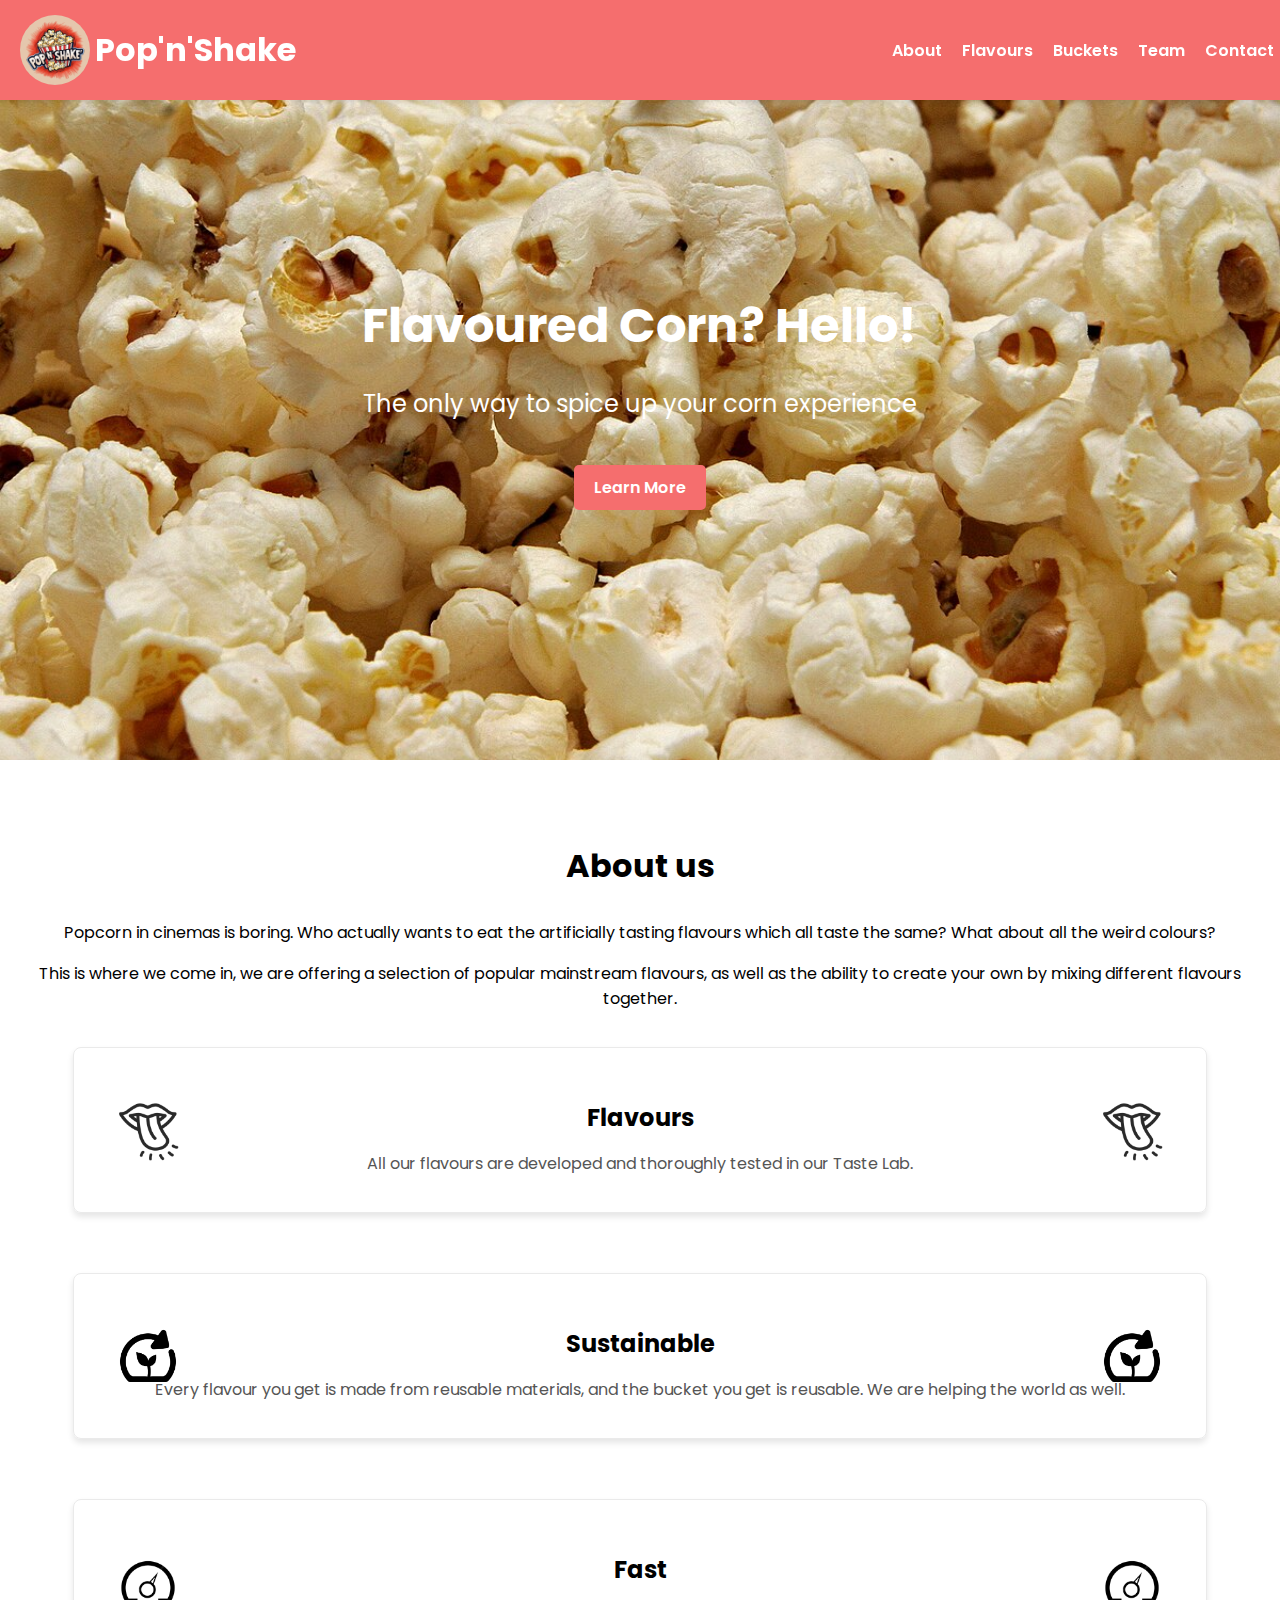
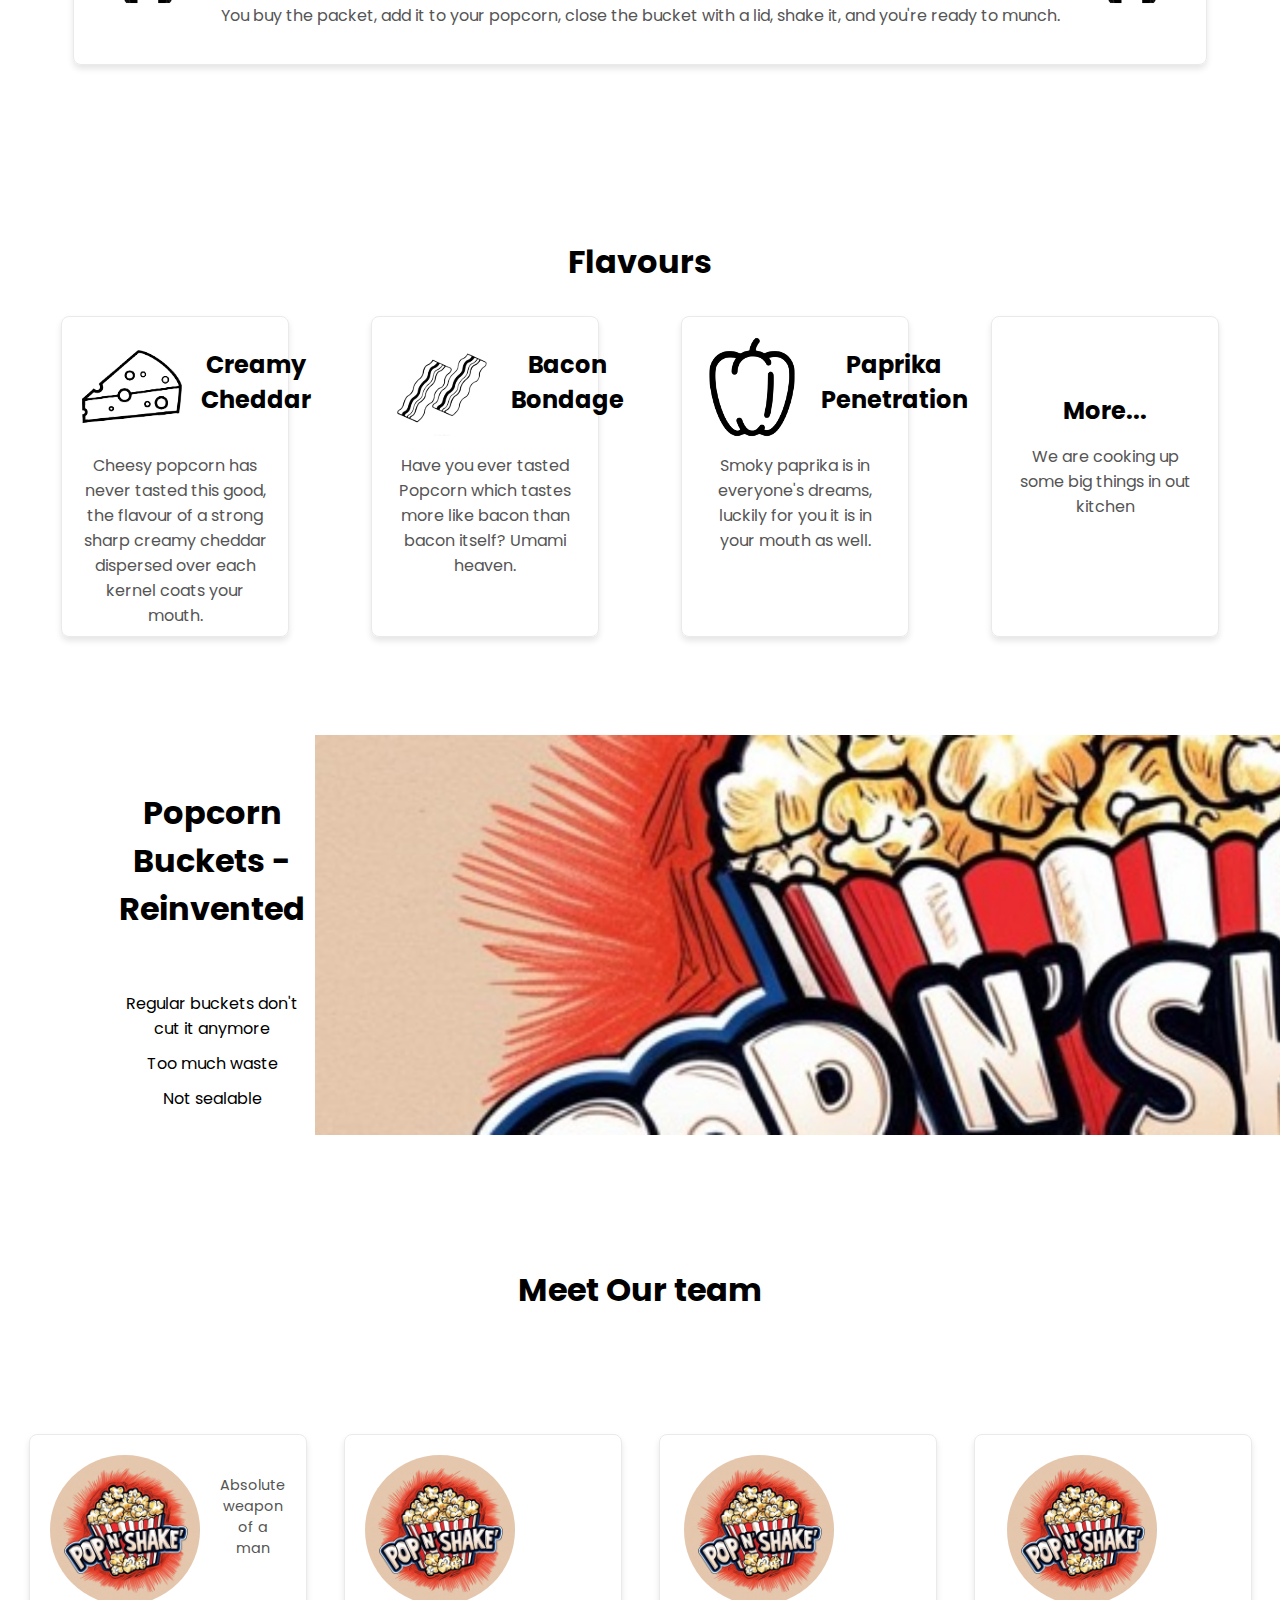
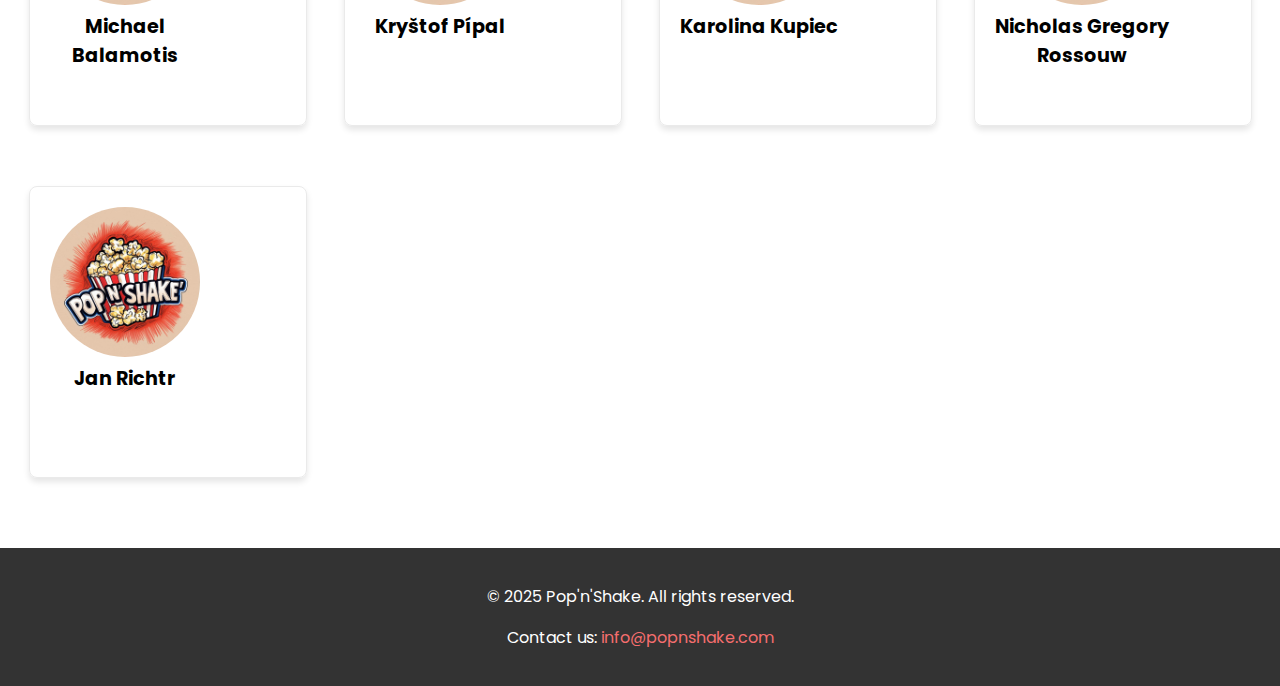
==== index.html @ 07ae3b68 "Rename website.html to index.html" ====
<!DOCTYPE html>
<html lang="en">
<head>
    <meta charset="UTF-8">
    <meta name="viewport" content="width=device-width, initial-scale=1.0">
    <title>Pop'n'Shake</title>
    <link href="https://fonts.googleapis.com/css2?family=Poppins:wght@300;400;600&display=swap" rel="stylesheet">
    <link rel="stylesheet" href="website.css">
</head>
<body>
    <header>
        <div class="logo-container">
            <img src="logo.jpeg" alt="Logo" class="logo-image">
            <h1>Pop'n'Shake</h1>
        </div>
        <nav>
            <a href="#about">About</a>
            <a href="#flavours">Flavours</a>
            <a href="#buckets">Buckets</a>
            <a href="#team">Team</a>
            <a href="#contact">Contact</a>
        </nav>
    </header>

    <section class="hero">
        <div>
            <h2>Flavoured Corn? Hello!</h2>
            <p>The only way to spice up your corn experience</p>
            <a href="#about" class="button">Learn More</a>
        </div>
    </section>

    <section class="features" id="about">
        <h3>About us</h3>
        <p>Popcorn in cinemas is boring. Who actually wants to eat the artificially tasting flavours which all taste the same? What about all the weird colours?</p>
        <p>This is where we come in, we are offering a selection of popular mainstream flavours, as well as the ability to create your own by mixing different flavours together.</p>
        <div class="grid">
            <div class="card card-flavours">
                <img src="taste.png" alt="Taste" class="card-image left">
                <h4>Flavours</h4>
                <p>All our flavours are developed and thoroughly tested in our Taste Lab.</p>
                <img src="taste.png" alt="Taste" class="card-image right">
              </div>
              <div class="card sustainable-card">
                <img src="sustainable.png" alt="Sustainable Image" class="card-image left">
                <h4>Sustainable</h4>
                <p>Every flavour you get is made from reusable materials, and the bucket you get is reusable. We are helping the world as well.</p>
                <img src="sustainable.png" alt="Sustainable Image" class="card-image right">
              </div>
              <div class="card card-fast">
                <img src="speed.png" alt="Speed" class="card-image left">
                <h4>Fast</h4>
                <p>You buy the packet, add it to your popcorn, close the bucket with a lid, shake it, and you're ready to munch.</p>
                <img src="speed.png" alt="Speed" class="card-image right">
              </div>
        </div>
    </section>

    <section class="features2" id="flavours">
        <h5>Flavours</h5>
        <div class="grid">
            <div class="card">
                <div class="cheese-container">
                    <img src="cheese.png" alt="Outlined Image" class="cheese-outline">
                    <h6>Creamy Cheddar</h6>
                </div>
                <p>Cheesy popcorn has never tasted this good, the flavour of a strong sharp creamy cheddar dispersed over each kernel coats your mouth.</p>
            </div>
            <div class="card">
                <div class="bacon-container">
                    <img src="bacon.png" alt="Outlined Image" class="bacon-outline">
                    <h6>Bacon Bondage</h6>
                </div>
                <p>Have you ever tasted Popcorn which tastes more like bacon than bacon itself? Umami heaven.</p>
            </div>
            <div class="card">
                <div class="paprika-container">
                    <img src="paprika.png" alt="Outlined Image" class="paprika-outline">
                    <h6>Paprika Penetration</h6>
                </div>
                <p>Smoky paprika is in everyone's dreams, luckily for you it is in your mouth as well.</p>
            </div>
            <div class="card">
                <h6>More...</h6>
                <p>We are cooking up some big things in out kitchen</p>
            </div>
        </div>
    </section>

    <section class="bucket" id="buckets">
        <div class="bucket-content">
            <h5>Popcorn Buckets - Reinvented</h5>
            <p>Regular buckets don't cut it anymore</p>
            <p>Too much waste</p>
            <p>Not sealable</p>
        </div>
        <div class="bucket-container">
            <img src="logo.jpeg" alt="Logo" class="bucket-image">
        </div>
    </section>

    <section class="squad" id="team">
    <h5>Meet Our team</h5>
    <div class="grid">
        <div class="card">
            <div class="michal-container">
                <img src="logo.jpeg" alt="Logo" class="person-image">
                <h6>Michael Balamotis</h6>
            </div>
            <p>Absolute weapon of a man</p>
        </div>
        <div class="card">
            <div class="krystof-container">
                <img src="logo.jpeg" alt="Logo" class="person-image">
                <h6>Kryštof Pípal</h6>
            </div>
            <p></p>
        </div>
        <div class="card">
            <div class="karo-container">
                <img src="logo.jpeg" alt="Logo" class="person-image">
                <h6>Karolina Kupiec</h6>
            </div>
            <p></p>
        </div>
        <div class="card">
            <div class="nick-container">
                <img src="logo.jpeg" alt="Logo" class="person-image">
                <h6>Nicholas Gregory</h6>
                <h6>Rossouw</h6>
            </div>
            <p></p>
        </div>
        <div class="card">
            <div class="jan-container">
                <img src="logo.jpeg" alt="Logo" class="person-image">
                <h6>Jan Richtr</h6>
            </div>
            <p></p>
        </div>
    </div>
    </section>

    <footer id="contact">
        <p>&copy; 2025 Pop'n'Shake. All rights reserved.</p>
        <p>Contact us: <a href="mailto:info@popnshake.com" style="color: #f56e6e; text-decoration: none;">info@popnshake.com</a></p>
    </footer>
</body>
</html>
---- website.css ----
body {
    font-family: 'Poppins', sans-serif;
    margin: 0;
    padding: 0;
    box-sizing: border-box;
}

.logo-container {
  display: flex;
  align-items: center;
  gap: 5px; /* Space between the image and text */
}

.logo-image {
  width: 70px; /* Adjust size */
  height: 70px;
  object-fit: cover;
  border-radius: 50%; /* Makes the image circular, optional */
}

header {
    background-color: #f56e6e;
    color: #fff;
    padding: 15px 20px;
    display: flex;
    justify-content: space-between;
    align-items: center;
    position: fixed;
    top: 0;
    width: 100%;
    z-index: 1000; /* Ensures it stays above other content */
    box-shadow: 0 2px 5px rgba(0, 0, 0, 0.1);
}

header h1 {
    margin: 0;
}

nav {
  display: flex;
  gap: 20px; /* Space between the navigation links */
  flex-wrap: nowrap; /* Prevent links from wrapping */
  margin-right: 2%;
}

nav a {
  color: #fff;
  text-decoration: none;
  font-weight: 600;
  font-size: 1rem; /* Adjust the font size */
  white-space: nowrap; /* Prevent wrapping for longer text */
  transition: color 0.3s;
}

nav a:hover {
    color: #000000;
}

.hero {
    background: url('popcorn.jpeg') no-repeat center center/cover;
    height: 80vh;
    display: flex;
    justify-content: center;
    align-items: center;
    color: #fff;
    text-align: center;
    padding: 20px;
}

.hero h2 {
    font-size: 3rem;
    margin-bottom: 10px;
}

.hero p {
    font-size: 1.5rem;
}

.button {
    display: inline-block;
    margin-top: 20px;
    padding: 10px 20px;
    background-color: #f56e6e;
    color: #fff;
    text-decoration: none;
    border-radius: 5px;
    font-weight: 600;
    transition: background-color 0.3s;
}

.button:hover {
    background-color: #e65b50;
}

.features {
    padding: 50px 20px;
    text-align: center;
}

.features h3 {
    font-size: 2rem;
    margin-bottom: 30px;
}

.features .grid {
    display: grid;
    flex-direction: column;
    gap: 20px;
}

.card {
  position: relative; /* Ensures proper positioning of child elements */
  padding: 20px 70px; /* Leave space for images */
  border: 1px solid #eaeaea;
  border-radius: 8px;
  box-shadow: 0 4px 6px rgba(0, 0, 0, 0.1);
  text-align: center;
  margin: 20px auto;
  max-width: 80%; /* Increase the maximum width of the card */
  width: 90%
}

/* Styling for the images inside the card */
.card-image {
  position: absolute;
  top: 50%;
  width: 80px; /* Adjust width as needed */
  height: 80px; /* Adjust height as needed */
  transform: translateY(-50%); /* Center vertically */
}

/* Left image */
.card-image.left {
  left: 3%; /* Adjust padding from the left */
}

/* Right image */
.card-image.right {
  right: 3%; /* Adjust padding from the right */
}

.sustainable-card .card-image {
  width: 80px; /* Unique width for Sustainable card */
  height: 60px; /* Unique height for Sustainable card */
}

.card .card-content {
  padding: 10px; /* Additional spacing between text and images */
}

.features .card h4 {
    font-size: 1.5rem;
    margin-bottom: 10px;
}

.features .card p {
    font-size: 1rem;
    color: #555;
}

.features2 {
  padding: 50px 20px;
  text-align: center;
}

.features2 .grid {
  display: grid;
  grid-template-columns: repeat(auto-fit, minmax(300px, 1fr));
  column-gap: -70%; /* Horizontal space */
}

.features2 h5 {
  font-size: 2rem;
  margin-bottom: 30px;
}

.features2 .card {
  padding: 20px;
  max-width: 60%;
  max-height: 80%;
  width: 100%; /* Ensure cards don't exceed the container's width */
  border: 1px solid #eaeaea;
  border-radius: 8px;
  box-shadow: 0 4px 6px rgba(0, 0, 0, 0.1);
  text-align: center;
  margin: 0 auto;
}

.features2 .card h6 {
  font-size: 1.5rem;
  margin-bottom: 10px;
}

.features2 .card p {
  font-size: 1rem;
  color: #555;
}

.cheese-outline {
  width: 100px;
  height: 100px;
  background: url('cheese.png') no-repeat center center;
  background-size: contain;
  -webkit-mask: url('cheese.png') center center no-repeat;
  -webkit-mask-size: contain;
  mask: url('cheese.png') center center no-repeat;
  mask-size: contain;
  background-color: white; /* Outline color */
}

.cheese-container{
  display: flex; /* Aligns items in a row */
  align-items: center; /* Vertically centers the title with the image */
  gap: 10%; /* Adds some space between the image and the title */
}

.cheese-container h6 {
  margin: 0; /* Remove any default margins */
  position: relative; /* Allows adjustment */
  top: -0.5%; /* Moves the title upward */
  text-align: center; /* Aligns the text properly */
}

.bacon-outline {
  width: 100px;
  height: 100px;
  background: url('bacon.png') no-repeat center center;
  background-size: contain;
  -webkit-mask: url('bacon.png') center center no-repeat;
  -webkit-mask-size: contain;
  mask: url('bacon.png') center center no-repeat;
  mask-size: contain;
  background-color: white; /* Outline color */
}

.bacon-container{
  display: flex; /* Aligns items in a row */
  align-items: center; /* Vertically centers the title with the image */
  gap: 10%; /* Adds some space between the image and the title */
}

.bacon-container h6 {
  margin: 0; /* Remove any default margins */
  position: relative; /* Allows adjustment */
  top: -0.5%; /* Moves the title upward */
  text-align: center; /* Aligns the text properly */
}

.paprika-outline {
  width: 100px;
  height: 100px;
  background: url('paprika.png') no-repeat center center;
  background-size: contain;
  -webkit-mask: url('paprika.png') center center no-repeat;
  -webkit-mask-size: contain;
  mask: url('paprika.png') center center no-repeat;
  mask-size: contain;
  background-color: white; /* Outline color */
}

.paprika-container{
  display: flex; /* Aligns items in a row */
  align-items: center; /* Vertically centers the title with the image */
  gap: 10%; /* Adds some space between the image and the title */
}

.paprika-container h6 {
  margin: 0; /* Remove any default margins */
  position: relative; /* Allows adjustment */
  top: 10%; /* Moves the title upward */
  text-align: center; /* Aligns the text properly */
}

.bucket {
  display: flex; /* Horizontal layout for text and image */
  align-items: flex-start; /* Align content vertically */
  justify-content: space-between; /* Ensure proper spacing */
  gap: 10px; /* Space between text and image */
  padding: 20px;
}

.bucket-content {
  display: flex; /* Use flexbox for the content */
  flex-direction: column; /* Stack the title and text vertically */
  max-width: 50%; /* Ensure text content doesn't stretch too wide */
  margin-left: 8%;
  width: 100%;
}

.bucket-container {
  flex-shrink: 0; /* Prevent the image from shrinking */
}

.bucket-image {
  width: 1600px; /* Large size for the image */
  height: 400px;
  object-fit: cover; /* Ensure the image fills its area properly */
}

.bucket h5 {
  font-size: 2rem;
  margin: 0 0 10; /* Add space below the title */
  text-align: center;
}

.bucket p {
  font-size: 1rem;
  margin: 5px 0; /* Add spacing between paragraphs */
  text-align: center;
}

.squad {
  padding: 50px 20px;
  text-align: center;
}

.squad .grid {
  display: grid;
  grid-template-columns: repeat(auto-fit, minmax(250px, 1fr));
  gap: 20px;
}

.squad h5 {
  font-size: 2rem;
  margin-bottom: 100px;
}

.squad .card {
  width: 420px; /* Fixed card width */
  height: 250px; /* Fixed card height */
  padding: 20px;
  border: 1px solid #eaeaea;
  border-radius: 8px;
  box-shadow: 0 4px 6px rgba(0, 0, 0, 0.1);
  text-align: center;
  display: flex;
}

.squad .card h6 {
  font-size: 1.2rem;
  margin: 0;
  flex: 1; /* Allow name text to take available space */
  text-align: center; /* Align name to the left */
}

.squad .card p {
  font-size: 0.9rem;
  color: #555;
  margin: 20px 0 0 20px
}

.person-image {
  width: 150px; /* Adjust size */
  height: 150px;
  object-fit: cover;
  border-radius: 50%; /* Makes the image circular, optional */
}

footer {
  background-color: #333;
  color: #fff;
  padding: 20px;
  text-align: center;
}
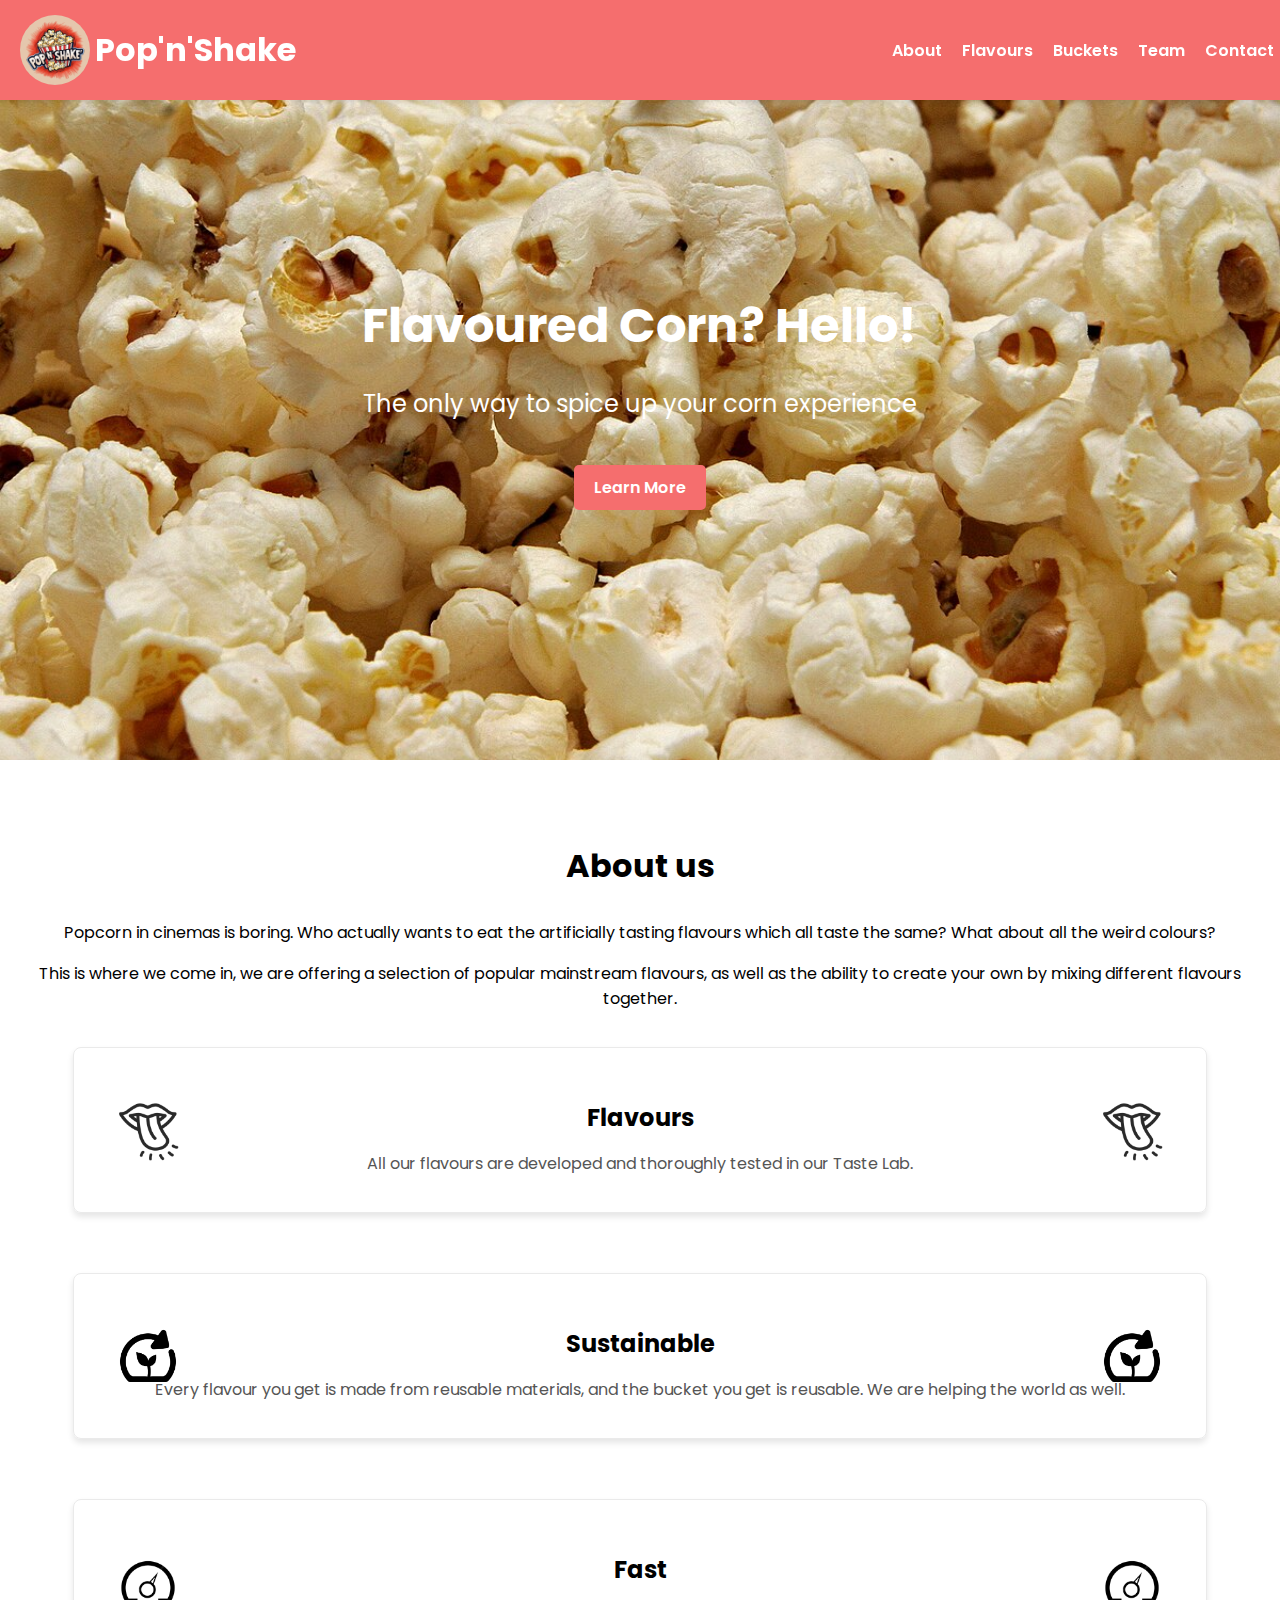
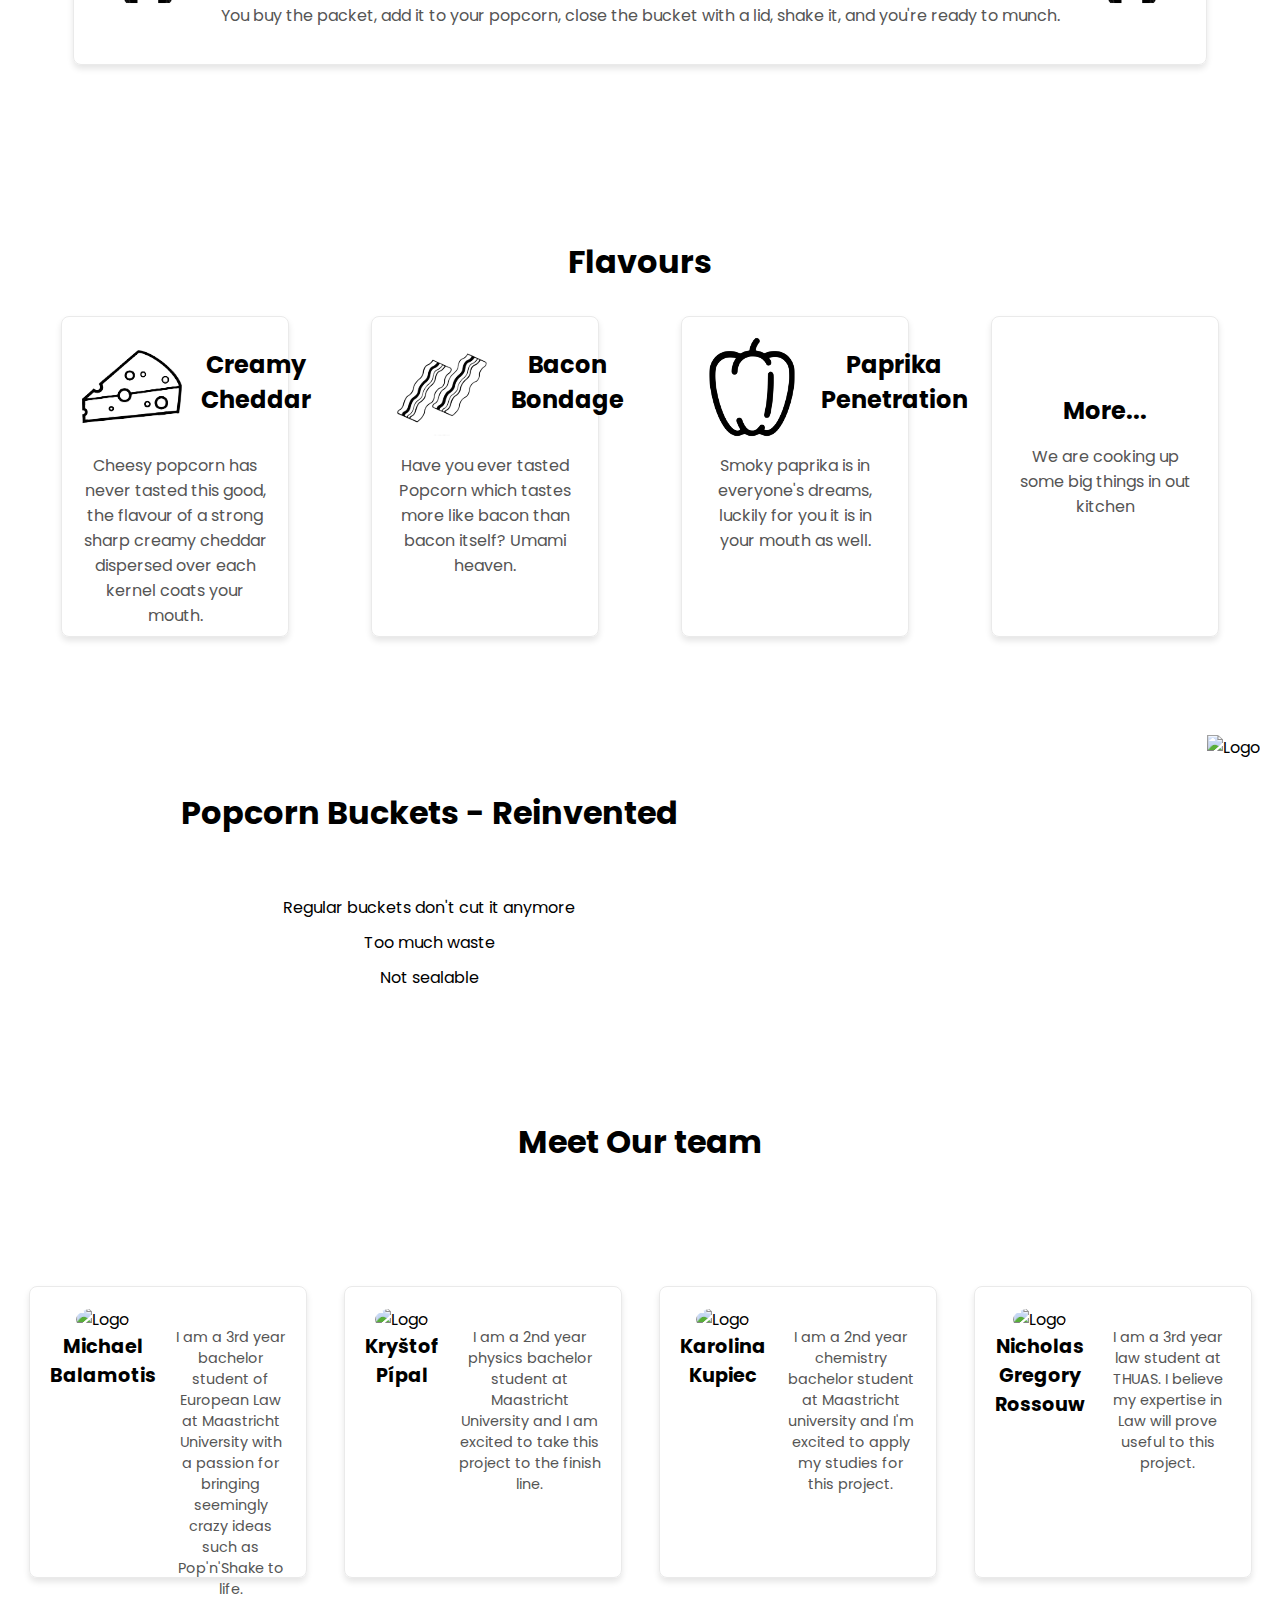
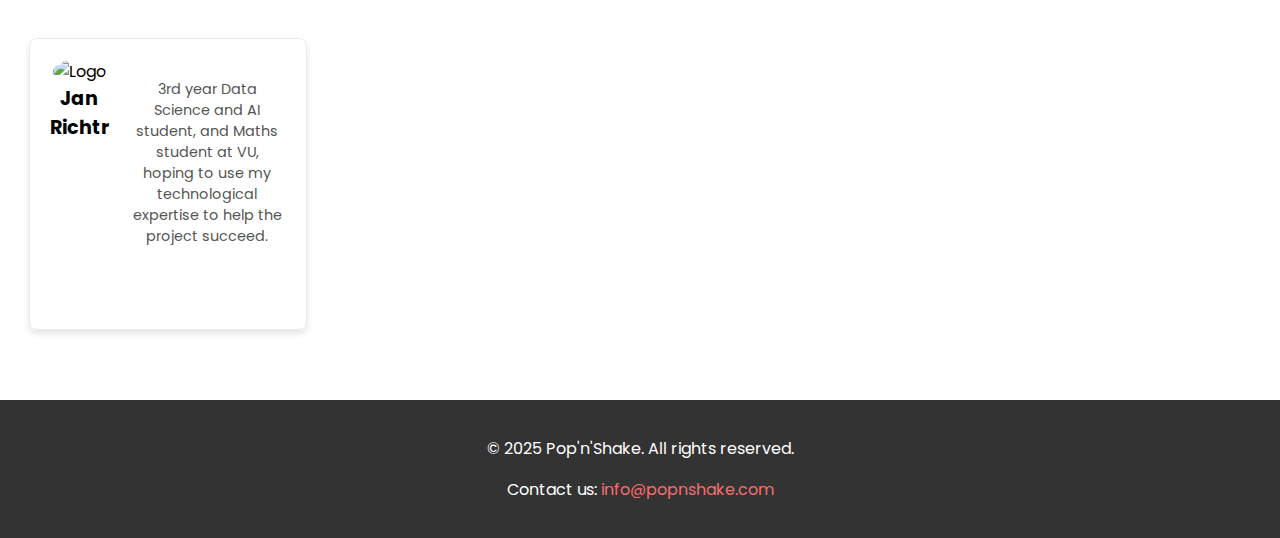
==== commit 6257a6f6: "Update index.html" ====
--- a/index.html
+++ b/index.html
@@ -95,7 +95,7 @@
             <p>Not sealable</p>
         </div>
         <div class="bucket-container">
-            <img src="logo.jpeg" alt="Logo" class="bucket-image">
+            <img src="bucket.jpg" alt="Logo" class="bucket-image">
         </div>
     </section>
 
@@ -104,39 +104,39 @@
     <div class="grid">
         <div class="card">
             <div class="michal-container">
-                <img src="logo.jpeg" alt="Logo" class="person-image">
+                <img src="michal.jpg" alt="Logo" class="person-image">
                 <h6>Michael Balamotis</h6>
             </div>
-            <p>Absolute weapon of a man</p>
+            <p>I am a 3rd year bachelor student of European Law at Maastricht University with a passion for bringing seemingly crazy ideas such as Pop'n'Shake to life.</p>
         </div>
         <div class="card">
             <div class="krystof-container">
-                <img src="logo.jpeg" alt="Logo" class="person-image">
+                <img src="krystof.jpeg" alt="Logo" class="person-image">
                 <h6>Kryštof Pípal</h6>
             </div>
-            <p></p>
+            <p>I am a 2nd year physics bachelor student at Maastricht University and I am excited to take this project to the finish line.</p>
         </div>
         <div class="card">
             <div class="karo-container">
-                <img src="logo.jpeg" alt="Logo" class="person-image">
+                <img src="karo.jpeg" alt="Logo" class="person-image">
                 <h6>Karolina Kupiec</h6>
             </div>
-            <p></p>
+            <p>I am a 2nd year chemistry bachelor student at Maastricht university and I'm excited to apply my studies for this project.</p>
         </div>
         <div class="card">
             <div class="nick-container">
-                <img src="logo.jpeg" alt="Logo" class="person-image">
+                <img src="nick.jpeg" alt="Logo" class="person-image">
                 <h6>Nicholas Gregory</h6>
                 <h6>Rossouw</h6>
             </div>
-            <p></p>
+            <p>I am a 3rd year law student at THUAS. I believe my expertise in Law will prove useful to this project.</p>
         </div>
         <div class="card">
             <div class="jan-container">
-                <img src="logo.jpeg" alt="Logo" class="person-image">
+                <img src="honza.jpg" alt="Logo" class="person-image">
                 <h6>Jan Richtr</h6>
             </div>
-            <p></p>
+            <p>3rd year Data Science and AI student, and Maths student at VU, hoping to use my technological expertise to help the project succeed.</p>
         </div>
     </div>
     </section>
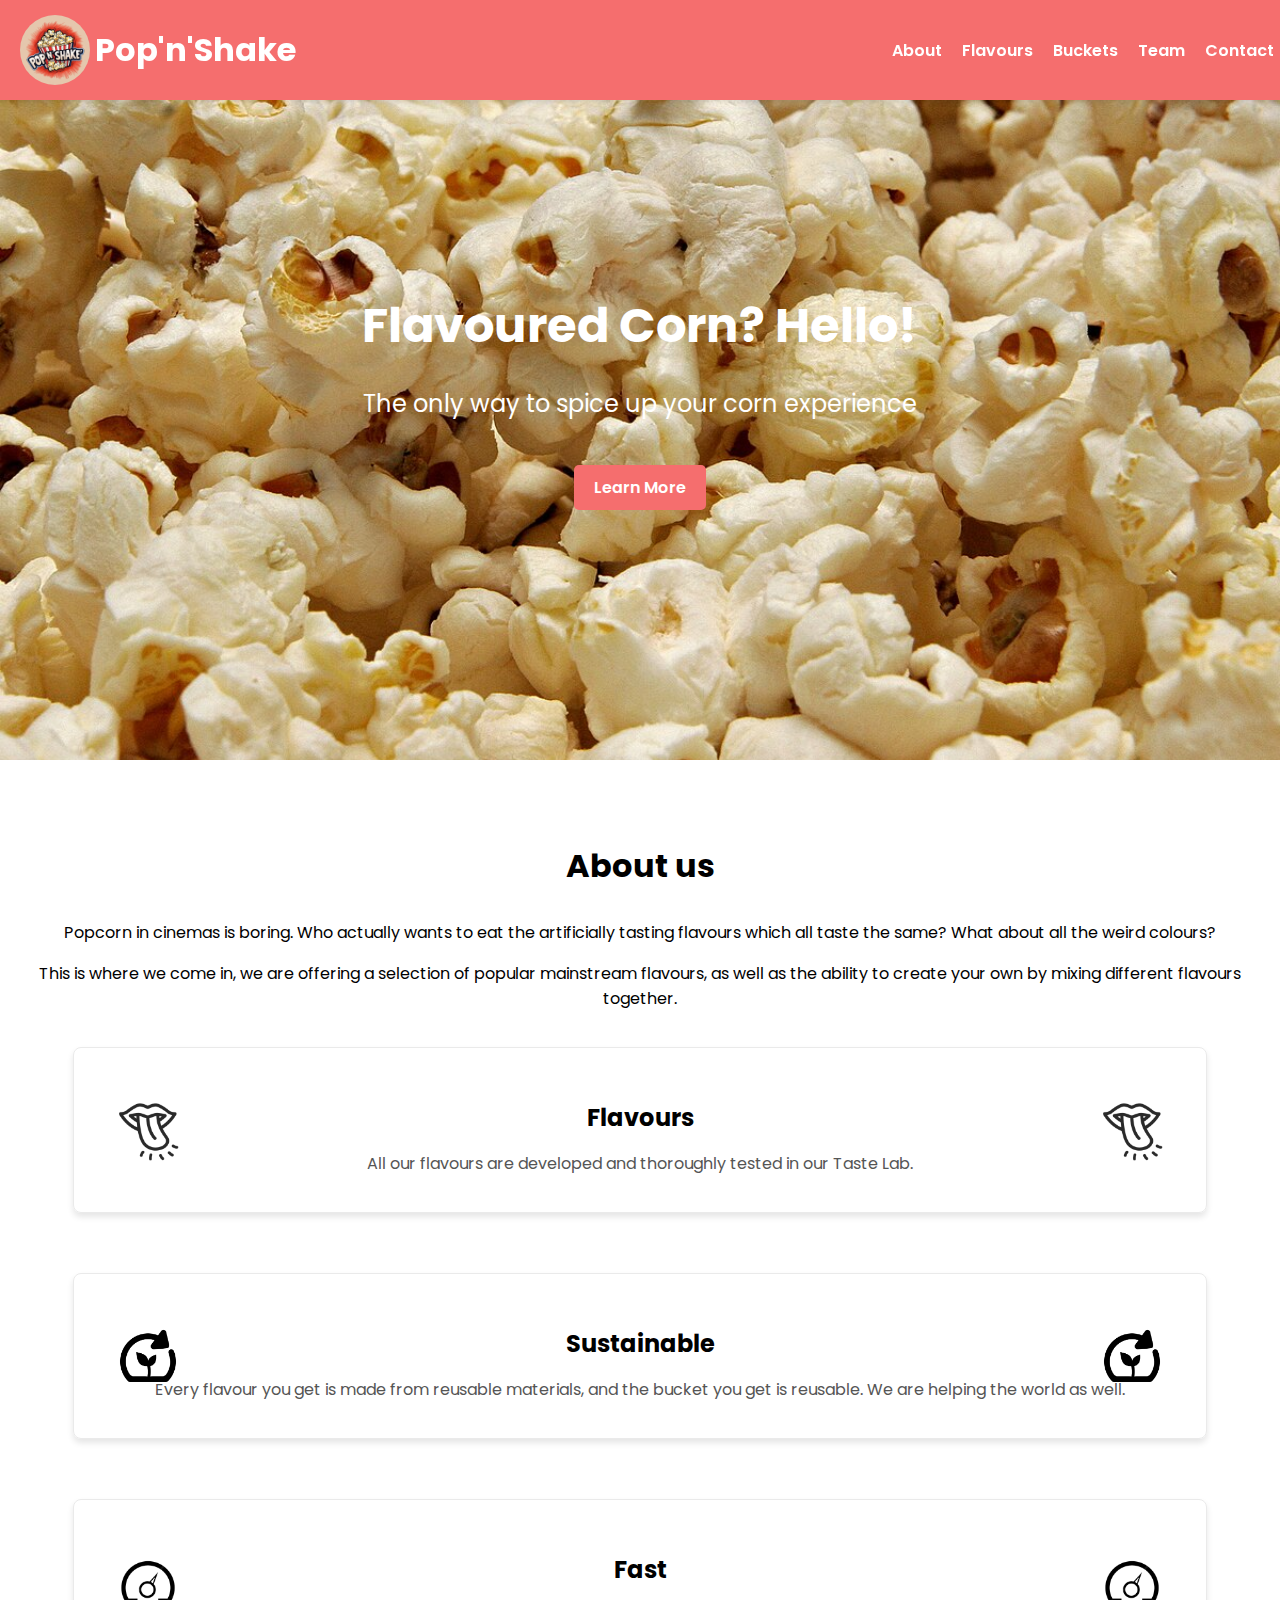
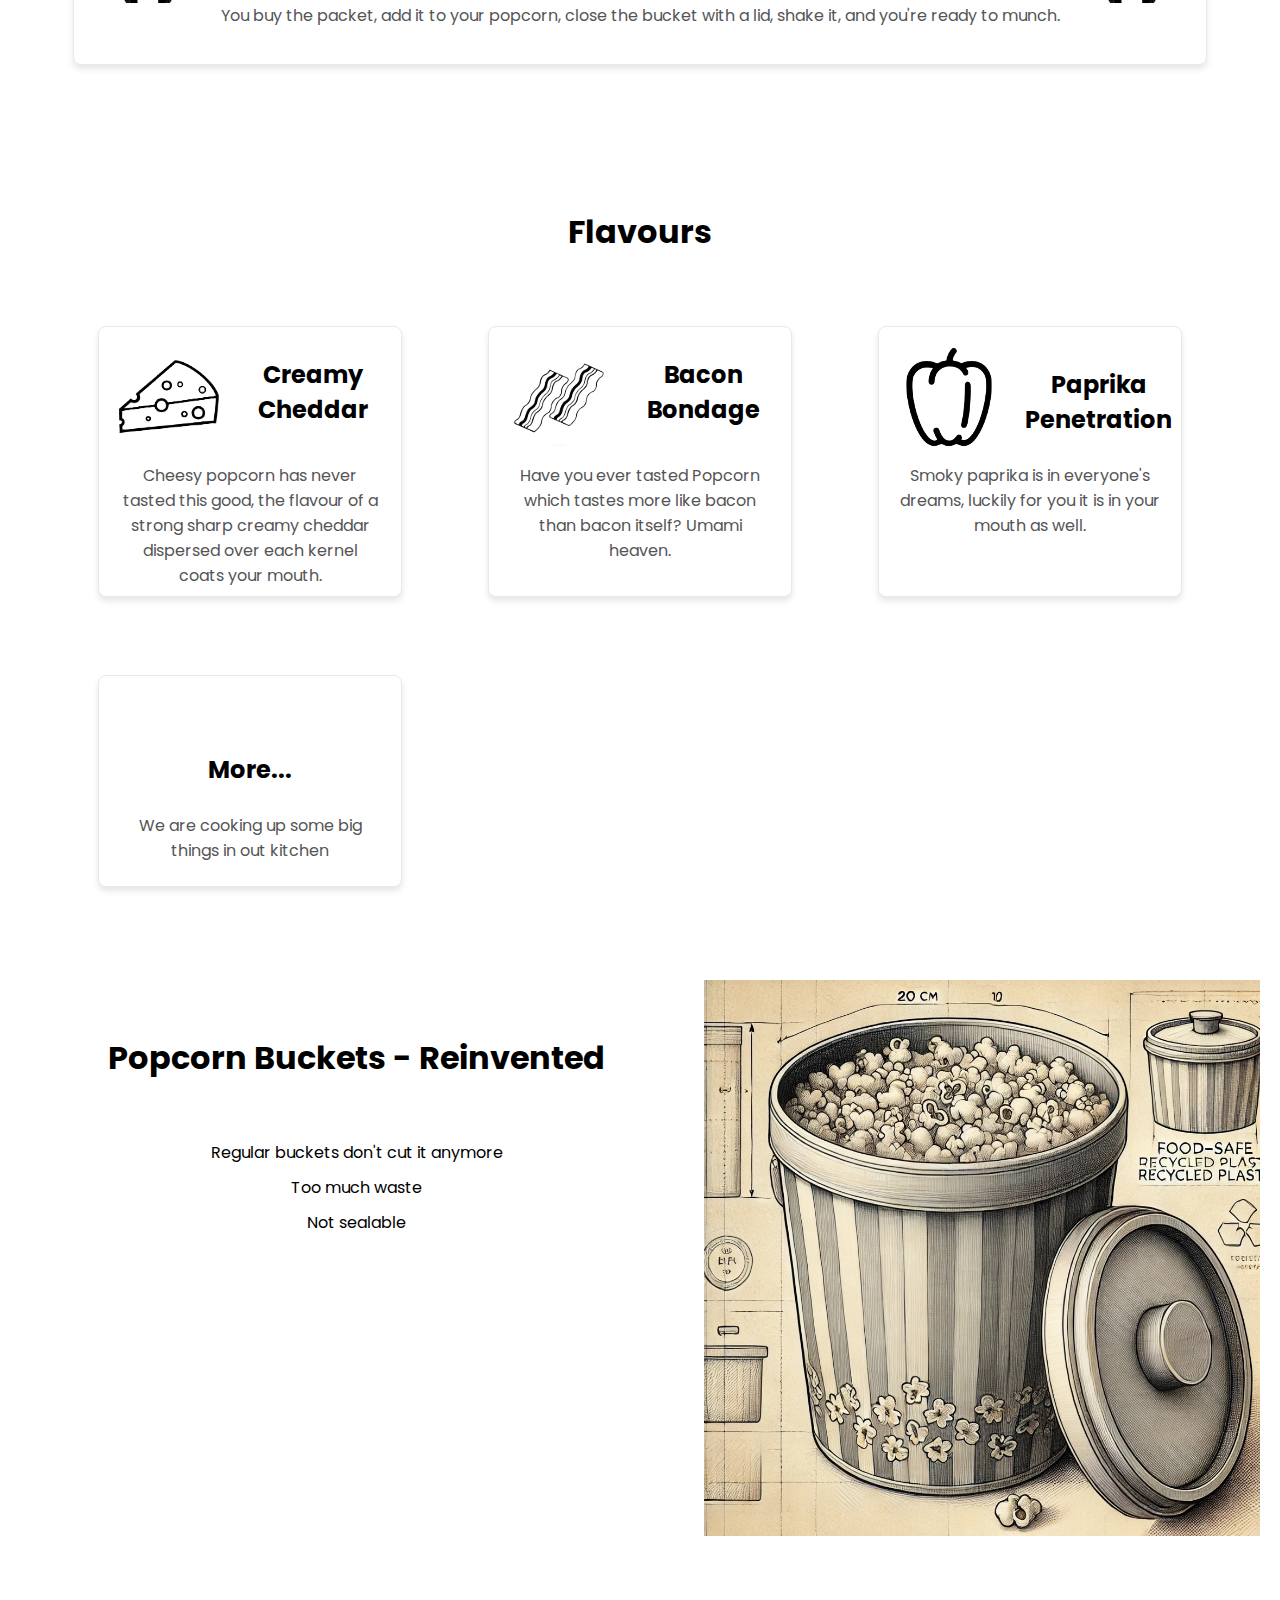
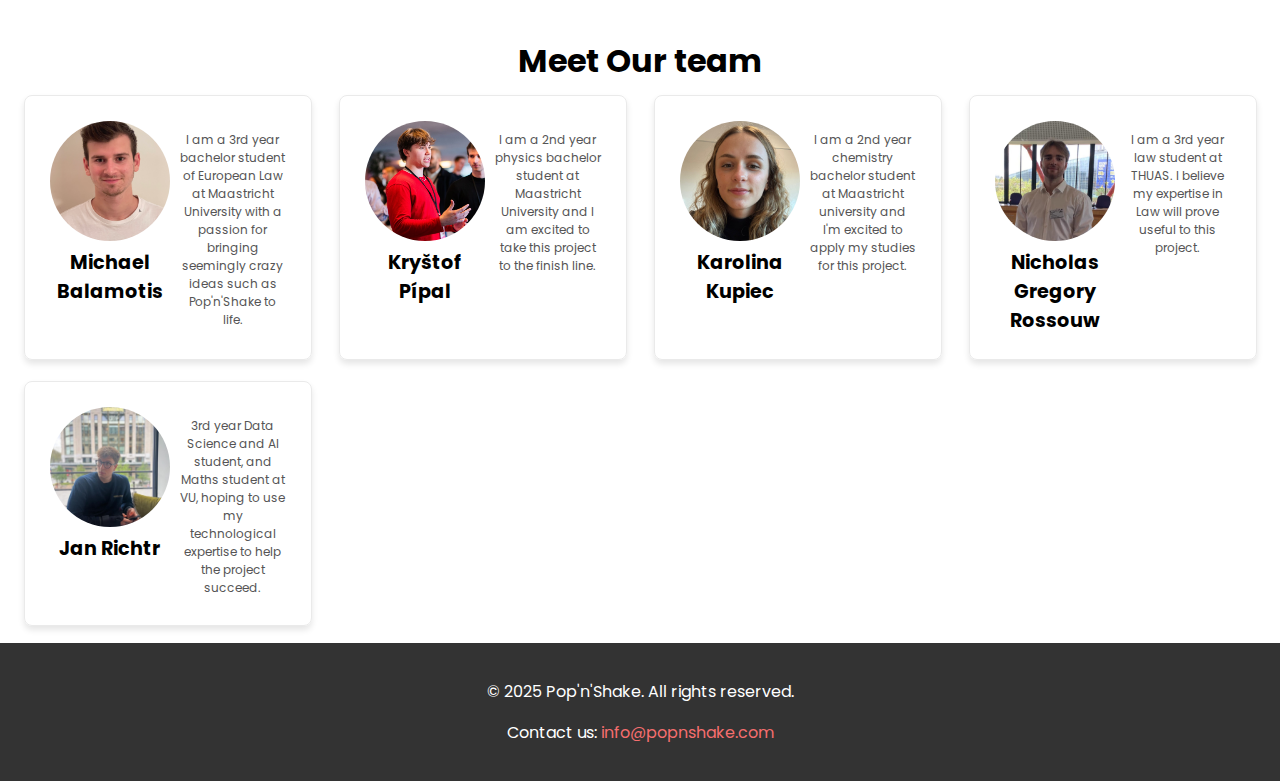
==== commit 908770e7: "Update index.html" ====
--- a/index.html
+++ b/index.html
@@ -95,7 +95,7 @@
             <p>Not sealable</p>
         </div>
         <div class="bucket-container">
-            <img src="bucket.jpg" alt="Logo" class="bucket-image">
+            <img src="bucket.jpeg" alt="Logo" class="bucket-image">
         </div>
     </section>
 
@@ -104,7 +104,7 @@
     <div class="grid">
         <div class="card">
             <div class="michal-container">
-                <img src="michal.jpg" alt="Logo" class="person-image">
+                <img src="michal.jpeg" alt="Logo" class="person-image">
                 <h6>Michael Balamotis</h6>
             </div>
             <p>I am a 3rd year bachelor student of European Law at Maastricht University with a passion for bringing seemingly crazy ideas such as Pop'n'Shake to life.</p>
@@ -133,7 +133,7 @@
         </div>
         <div class="card">
             <div class="jan-container">
-                <img src="honza.jpg" alt="Logo" class="person-image">
+                <img src="honza.jpeg" alt="Logo" class="person-image">
                 <h6>Jan Richtr</h6>
             </div>
             <p>3rd year Data Science and AI student, and Maths student at VU, hoping to use my technological expertise to help the project succeed.</p>
--- a/website.css
+++ b/website.css
@@ -159,36 +159,51 @@
 }
 
 .features2 {
-  padding: 50px 20px;
-  text-align: center;
+  padding: 20px;
+  text-align: center;
+  box-sizing: border-box;
+  width: 100%;
 }
 
 .features2 .grid {
   display: grid;
   grid-template-columns: repeat(auto-fit, minmax(300px, 1fr));
-  column-gap: -70%; /* Horizontal space */
+  gap: 10px;
+  max-width: 1200px; /* Set a max-width for larger screens */
+  margin: 0 auto; /* Center the grid */
+  padding: 20px; /* Consistent padding around the grid */
+  box-sizing: border-box;
 }
 
 .features2 h5 {
   font-size: 2rem;
   margin-bottom: 30px;
+  word-wrap: break-word;
+  overflow-wrap: break-word;
 }
 
 .features2 .card {
-  padding: 20px;
-  max-width: 60%;
-  max-height: 80%;
-  width: 100%; /* Ensure cards don't exceed the container's width */
+  background: #fff;
+  padding: 20px;
   border: 1px solid #eaeaea;
   border-radius: 8px;
   box-shadow: 0 4px 6px rgba(0, 0, 0, 0.1);
   text-align: center;
-  margin: 0 auto;
+  display: flex;
+  flex-direction: column;
+  height: 80%; /* Make all cards the same height */
+  width: 100%;
+  box-sizing: border-box;
+  word-wrap: break-word;
+  overflow-wrap: break-word; /* Ensure long words break */
+  min-width: 0; /* Prevents flex items from overflowing */
 }
 
 .features2 .card h6 {
   font-size: 1.5rem;
   margin-bottom: 10px;
+  word-wrap: break-word;
+  overflow-wrap: break-word;
 }
 
 .features2 .card p {
@@ -277,23 +292,20 @@
   justify-content: space-between; /* Ensure proper spacing */
   gap: 10px; /* Space between text and image */
   padding: 20px;
+  height: 40%;
 }
 
 .bucket-content {
   display: flex; /* Use flexbox for the content */
   flex-direction: column; /* Stack the title and text vertically */
-  max-width: 50%; /* Ensure text content doesn't stretch too wide */
-  margin-left: 8%;
-  width: 100%;
-}
-
-.bucket-container {
-  flex-shrink: 0; /* Prevent the image from shrinking */
+  max-width: 60%; /* Ensure text content doesn't stretch too wide */
+  width: 100%; /* Make it adapt to available space */
 }
 
 .bucket-image {
-  width: 1600px; /* Large size for the image */
-  height: 400px;
+  width: 100%; /* Image width adjusts to its container */
+  height: 100%;
+  max-width: 1400px; /* Set a maximum width for the image */
   object-fit: cover; /* Ensure the image fills its area properly */
 }
 
@@ -310,30 +322,34 @@
 }
 
 .squad {
-  padding: 50px 20px;
-  text-align: center;
+  padding: 20px;
+  text-align: center;
+  box-sizing: border-box;
+  width: 100%
 }
 
 .squad .grid {
   display: grid;
-  grid-template-columns: repeat(auto-fit, minmax(250px, 1fr));
+  grid-template-columns: repeat(auto-fit, minmax(260px, 1fr));
   gap: 20px;
+  width: 100%;
 }
 
 .squad h5 {
   font-size: 2rem;
-  margin-bottom: 100px;
+  margin-bottom: 10px;
 }
 
 .squad .card {
-  width: 420px; /* Fixed card width */
-  height: 250px; /* Fixed card height */
-  padding: 20px;
+  width: 90%; /* Fixed card width */
+  height: 80%; /* Fixed card height */
+  padding: 25px;
   border: 1px solid #eaeaea;
   border-radius: 8px;
   box-shadow: 0 4px 6px rgba(0, 0, 0, 0.1);
   text-align: center;
   display: flex;
+  margin: 0 auto;
 }
 
 .squad .card h6 {
@@ -344,14 +360,14 @@
 }
 
 .squad .card p {
-  font-size: 0.9rem;
+  font-size: 0.75rem;
   color: #555;
-  margin: 20px 0 0 20px
+  margin: 10px 0 0 10px;
 }
 
 .person-image {
-  width: 150px; /* Adjust size */
-  height: 150px;
+  width: 120px; /* Adjust size */
+  height: 120px;
   object-fit: cover;
   border-radius: 50%; /* Makes the image circular, optional */
 }
@@ -361,4 +377,4 @@
   color: #fff;
   padding: 20px;
   text-align: center;
-}+}
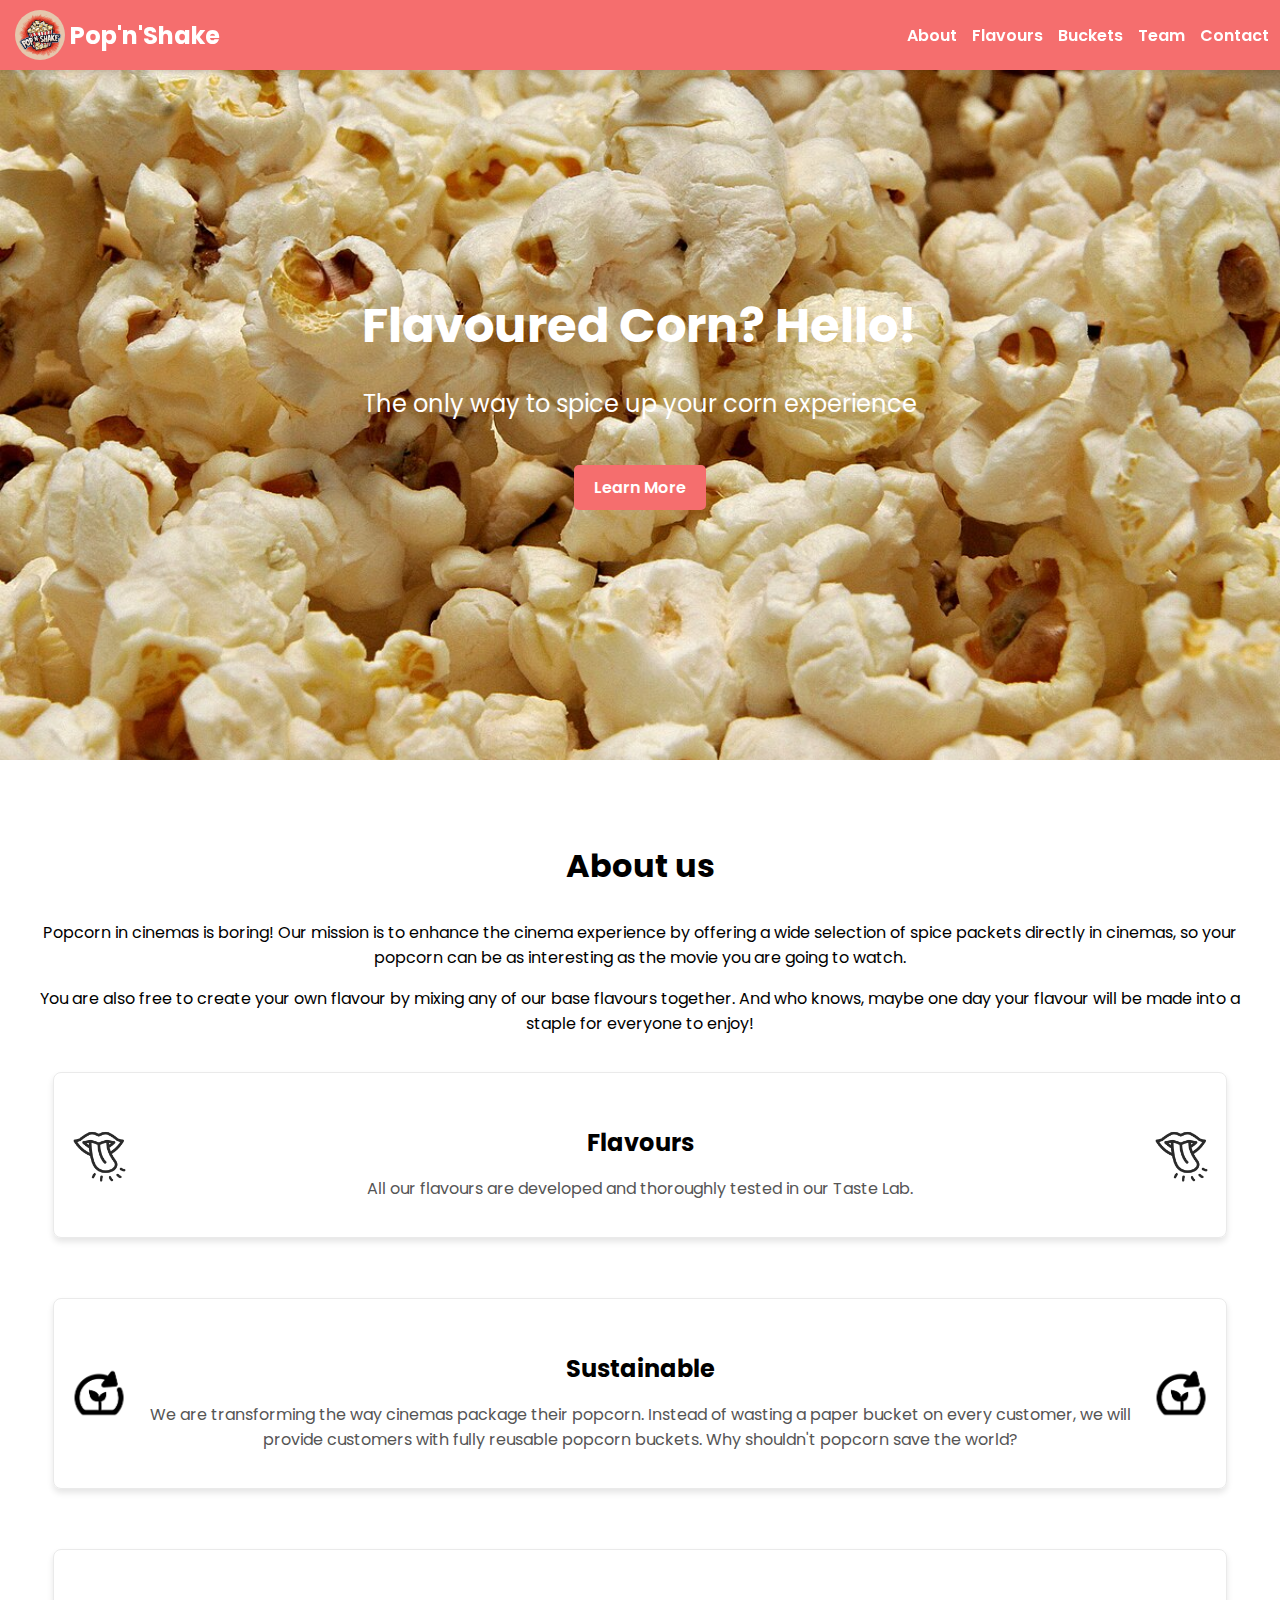
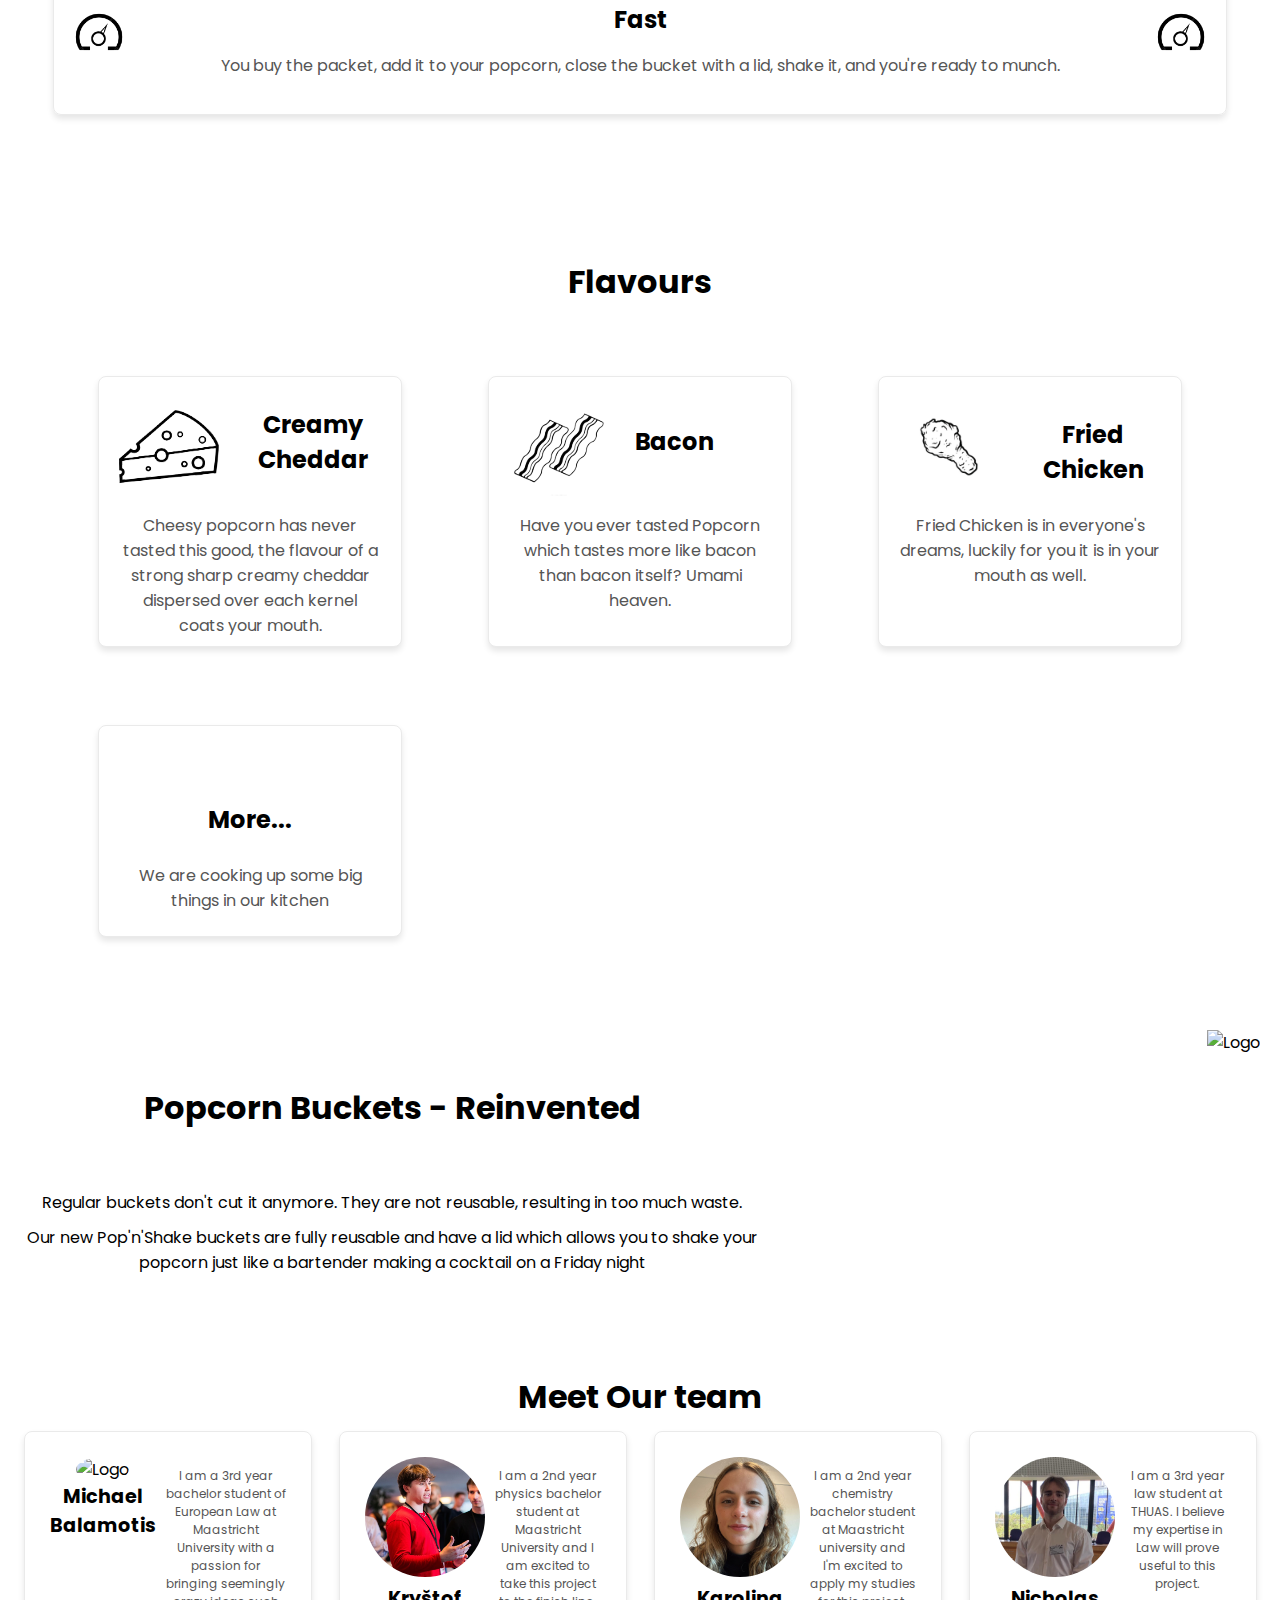
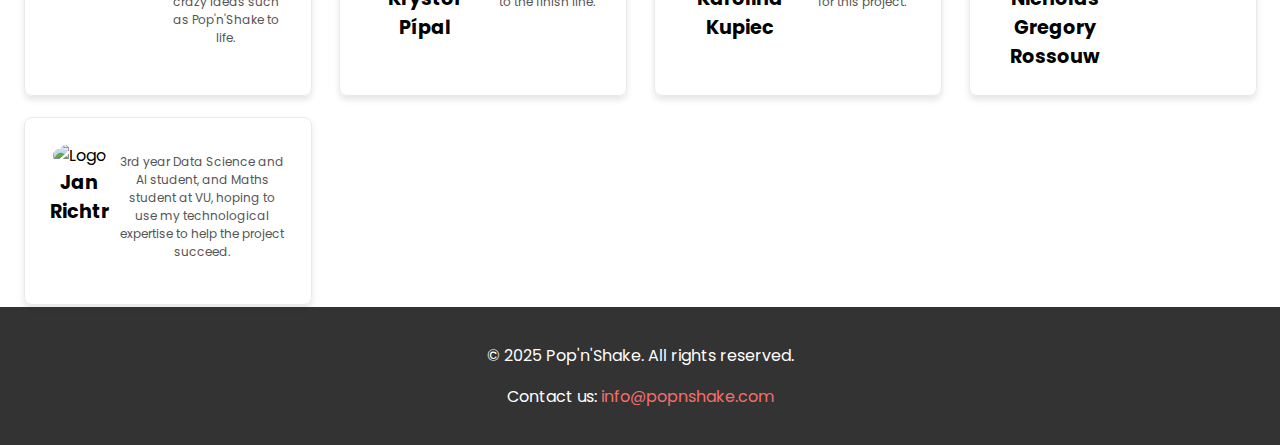
==== commit f03ecce6: "Update index.html" ====
--- a/index.html
+++ b/index.html
@@ -32,8 +32,8 @@
 
     <section class="features" id="about">
         <h3>About us</h3>
-        <p>Popcorn in cinemas is boring. Who actually wants to eat the artificially tasting flavours which all taste the same? What about all the weird colours?</p>
-        <p>This is where we come in, we are offering a selection of popular mainstream flavours, as well as the ability to create your own by mixing different flavours together.</p>
+        <p>Popcorn in cinemas is boring! Our mission is to enhance the cinema experience by offering a wide selection of spice packets directly in cinemas, so your popcorn can be as interesting as the movie you are going to watch.</p>
+        <p>You are also free to create your own flavour by mixing any of our base flavours together. And who knows, maybe one day your flavour will be made into a staple for everyone to enjoy!</p>
         <div class="grid">
             <div class="card card-flavours">
                 <img src="taste.png" alt="Taste" class="card-image left">
@@ -44,7 +44,7 @@
               <div class="card sustainable-card">
                 <img src="sustainable.png" alt="Sustainable Image" class="card-image left">
                 <h4>Sustainable</h4>
-                <p>Every flavour you get is made from reusable materials, and the bucket you get is reusable. We are helping the world as well.</p>
+                <p>We are transforming the way cinemas package their popcorn. Instead of wasting a paper bucket on every customer, we will provide customers with fully reusable popcorn buckets. Why shouldn't popcorn save the world?</p>
                 <img src="sustainable.png" alt="Sustainable Image" class="card-image right">
               </div>
               <div class="card card-fast">
@@ -69,20 +69,20 @@
             <div class="card">
                 <div class="bacon-container">
                     <img src="bacon.png" alt="Outlined Image" class="bacon-outline">
-                    <h6>Bacon Bondage</h6>
+                    <h6>Bacon</h6>
                 </div>
                 <p>Have you ever tasted Popcorn which tastes more like bacon than bacon itself? Umami heaven.</p>
             </div>
             <div class="card">
                 <div class="paprika-container">
-                    <img src="paprika.png" alt="Outlined Image" class="paprika-outline">
-                    <h6>Paprika Penetration</h6>
+                    <img src="chicken.jpg" alt="Outlined Image" class="chicken-outline">
+                    <h6>Fried Chicken</h6>
                 </div>
-                <p>Smoky paprika is in everyone's dreams, luckily for you it is in your mouth as well.</p>
+                <p>Fried Chicken is in everyone's dreams, luckily for you it is in your mouth as well.</p>
             </div>
             <div class="card">
                 <h6>More...</h6>
-                <p>We are cooking up some big things in out kitchen</p>
+                <p>We are cooking up some big things in our kitchen</p>
             </div>
         </div>
     </section>
@@ -90,12 +90,11 @@
     <section class="bucket" id="buckets">
         <div class="bucket-content">
             <h5>Popcorn Buckets - Reinvented</h5>
-            <p>Regular buckets don't cut it anymore</p>
-            <p>Too much waste</p>
-            <p>Not sealable</p>
+            <p>Regular buckets don't cut it anymore. They are not reusable, resulting in too much waste.</p>
+            <p>Our new Pop'n'Shake buckets are fully reusable and have a lid which allows you to shake your popcorn just like a bartender making a cocktail on a Friday night</p>
         </div>
         <div class="bucket-container">
-            <img src="bucket.jpeg" alt="Logo" class="bucket-image">
+            <img src="bucket.jpg" alt="Logo" class="bucket-image">
         </div>
     </section>
 
@@ -104,7 +103,7 @@
     <div class="grid">
         <div class="card">
             <div class="michal-container">
-                <img src="michal.jpeg" alt="Logo" class="person-image">
+                <img src="michal.jpg" alt="Logo" class="person-image">
                 <h6>Michael Balamotis</h6>
             </div>
             <p>I am a 3rd year bachelor student of European Law at Maastricht University with a passion for bringing seemingly crazy ideas such as Pop'n'Shake to life.</p>
@@ -133,7 +132,7 @@
         </div>
         <div class="card">
             <div class="jan-container">
-                <img src="honza.jpeg" alt="Logo" class="person-image">
+                <img src="honza.jpg" alt="Logo" class="person-image">
                 <h6>Jan Richtr</h6>
             </div>
             <p>3rd year Data Science and AI student, and Maths student at VU, hoping to use my technological expertise to help the project succeed.</p>
--- a/website.css
+++ b/website.css
@@ -8,52 +8,105 @@
 .logo-container {
   display: flex;
   align-items: center;
-  gap: 5px; /* Space between the image and text */
+  gap: 5px;
+  min-width: 0; /* Allow container to shrink */
 }
 
 .logo-image {
-  width: 70px; /* Adjust size */
-  height: 70px;
+  width: 50px; /* Reduced size */
+  height: 50px;
   object-fit: cover;
-  border-radius: 50%; /* Makes the image circular, optional */
+  border-radius: 50%;
+  flex-shrink: 0; /* Prevent logo from shrinking */
 }
 
 header {
     background-color: #f56e6e;
     color: #fff;
-    padding: 15px 20px;
+    padding: 10px 15px;
     display: flex;
     justify-content: space-between;
     align-items: center;
     position: fixed;
     top: 0;
     width: 100%;
-    z-index: 1000; /* Ensures it stays above other content */
+    z-index: 1000;
     box-shadow: 0 2px 5px rgba(0, 0, 0, 0.1);
 }
 
 header h1 {
     margin: 0;
+    font-size: 1.5rem; /* Base size for title */
+    white-space: nowrap; /* Prevent wrapping */
+    overflow: hidden;
+    text-overflow: ellipsis; /* Show ... if text is too long */
 }
 
 nav {
-  display: flex;
-  gap: 20px; /* Space between the navigation links */
-  flex-wrap: nowrap; /* Prevent links from wrapping */
-  margin-right: 2%;
+    display: flex;
+    gap: 15px;
+    flex-wrap: nowrap;
+    margin-right: 2%;
 }
 
 nav a {
-  color: #fff;
-  text-decoration: none;
-  font-weight: 600;
-  font-size: 1rem; /* Adjust the font size */
-  white-space: nowrap; /* Prevent wrapping for longer text */
-  transition: color 0.3s;
+    color: #fff;
+    text-decoration: none;
+    font-weight: 600;
+    font-size: 1rem;
+    white-space: nowrap;
+    transition: color 0.3s;
 }
 
 nav a:hover {
     color: #000000;
+}
+
+/* Media queries for responsive design */
+@media screen and (max-width: 768px) {
+    .logo-image {
+        width: 40px;
+        height: 40px;
+    }
+
+    header h1 {
+        font-size: 1.2rem;
+    }
+
+    nav {
+        gap: 10px;
+    }
+
+    nav a {
+        font-size: 0.9rem;
+    }
+}
+
+@media screen and (max-width: 480px) {
+    .logo-container {
+        gap: 3px;
+    }
+
+    .logo-image {
+        width: 35px;
+        height: 35px;
+    }
+
+    header h1 {
+        font-size: 1rem;
+    }
+
+    header {
+        padding: 8px 10px;
+    }
+
+    nav {
+        gap: 8px;
+    }
+
+    nav a {
+        font-size: 0.8rem;
+    }
 }
 
 .hero {
@@ -93,69 +146,84 @@
 }
 
 .features {
-    padding: 50px 20px;
-    text-align: center;
+  padding: 50px 20px;
+  text-align: center;
 }
 
 .features h3 {
-    font-size: 2rem;
-    margin-bottom: 30px;
+  font-size: 2rem;
+  margin-bottom: 30px;
 }
 
 .features .grid {
-    display: grid;
-    flex-direction: column;
-    gap: 20px;
+  display: grid;
+  gap: 20px;
 }
 
 .card {
-  position: relative; /* Ensures proper positioning of child elements */
-  padding: 20px 70px; /* Leave space for images */
+  position: relative;
+  padding: 20px 90px; /* Increased side padding */
   border: 1px solid #eaeaea;
   border-radius: 8px;
   box-shadow: 0 4px 6px rgba(0, 0, 0, 0.1);
   text-align: center;
   margin: 20px auto;
-  max-width: 80%; /* Increase the maximum width of the card */
-  width: 90%
-}
-
-/* Styling for the images inside the card */
+  max-width: 80%;
+  width: 90%;
+}
+
 .card-image {
   position: absolute;
   top: 50%;
-  width: 80px; /* Adjust width as needed */
-  height: 80px; /* Adjust height as needed */
-  transform: translateY(-50%); /* Center vertically */
-}
-
-/* Left image */
+  width: 70px;
+  height: 70px;
+  transform: translateY(-50%);
+}
+
 .card-image.left {
-  left: 3%; /* Adjust padding from the left */
-}
-
-/* Right image */
+  left: 10px;
+}
+
 .card-image.right {
-  right: 3%; /* Adjust padding from the right */
+  right: 10px;
 }
 
 .sustainable-card .card-image {
-  width: 80px; /* Unique width for Sustainable card */
-  height: 60px; /* Unique height for Sustainable card */
+  width: 70px;
+  height: 50px;
 }
 
 .card .card-content {
-  padding: 10px; /* Additional spacing between text and images */
+  padding: 10px;
 }
 
 .features .card h4 {
-    font-size: 1.5rem;
-    margin-bottom: 10px;
+  font-size: 1.5rem;
+  margin-bottom: 10px;
 }
 
 .features .card p {
-    font-size: 1rem;
-    color: #555;
+  font-size: 1rem;
+  color: #555;
+}
+
+/* Media query for mobile screens */
+@media screen and (max-width: 480px) {
+  .card {
+      padding: 20px 100px; /* Even more side padding on mobile */
+      max-width: 95%;
+      width: 95%;
+  }
+  
+  .card-image {
+      width: 60px;
+      height: 60px;
+  }
+  
+  .sustainable-card .card-image {
+      width: 60px;
+      height: 45px;
+  }
 }
 
 .features2 {
@@ -261,14 +329,14 @@
   text-align: center; /* Aligns the text properly */
 }
 
-.paprika-outline {
+.chicken-outline {
   width: 100px;
   height: 100px;
-  background: url('paprika.png') no-repeat center center;
+  background: url('chicken.jpg') no-repeat center center;
   background-size: contain;
-  -webkit-mask: url('paprika.png') center center no-repeat;
+  -webkit-mask: url('chicken.jpg') center center no-repeat;
   -webkit-mask-size: contain;
-  mask: url('paprika.png') center center no-repeat;
+  mask: url('chicken.jpg') center center no-repeat;
   mask-size: contain;
   background-color: white; /* Outline color */
 }
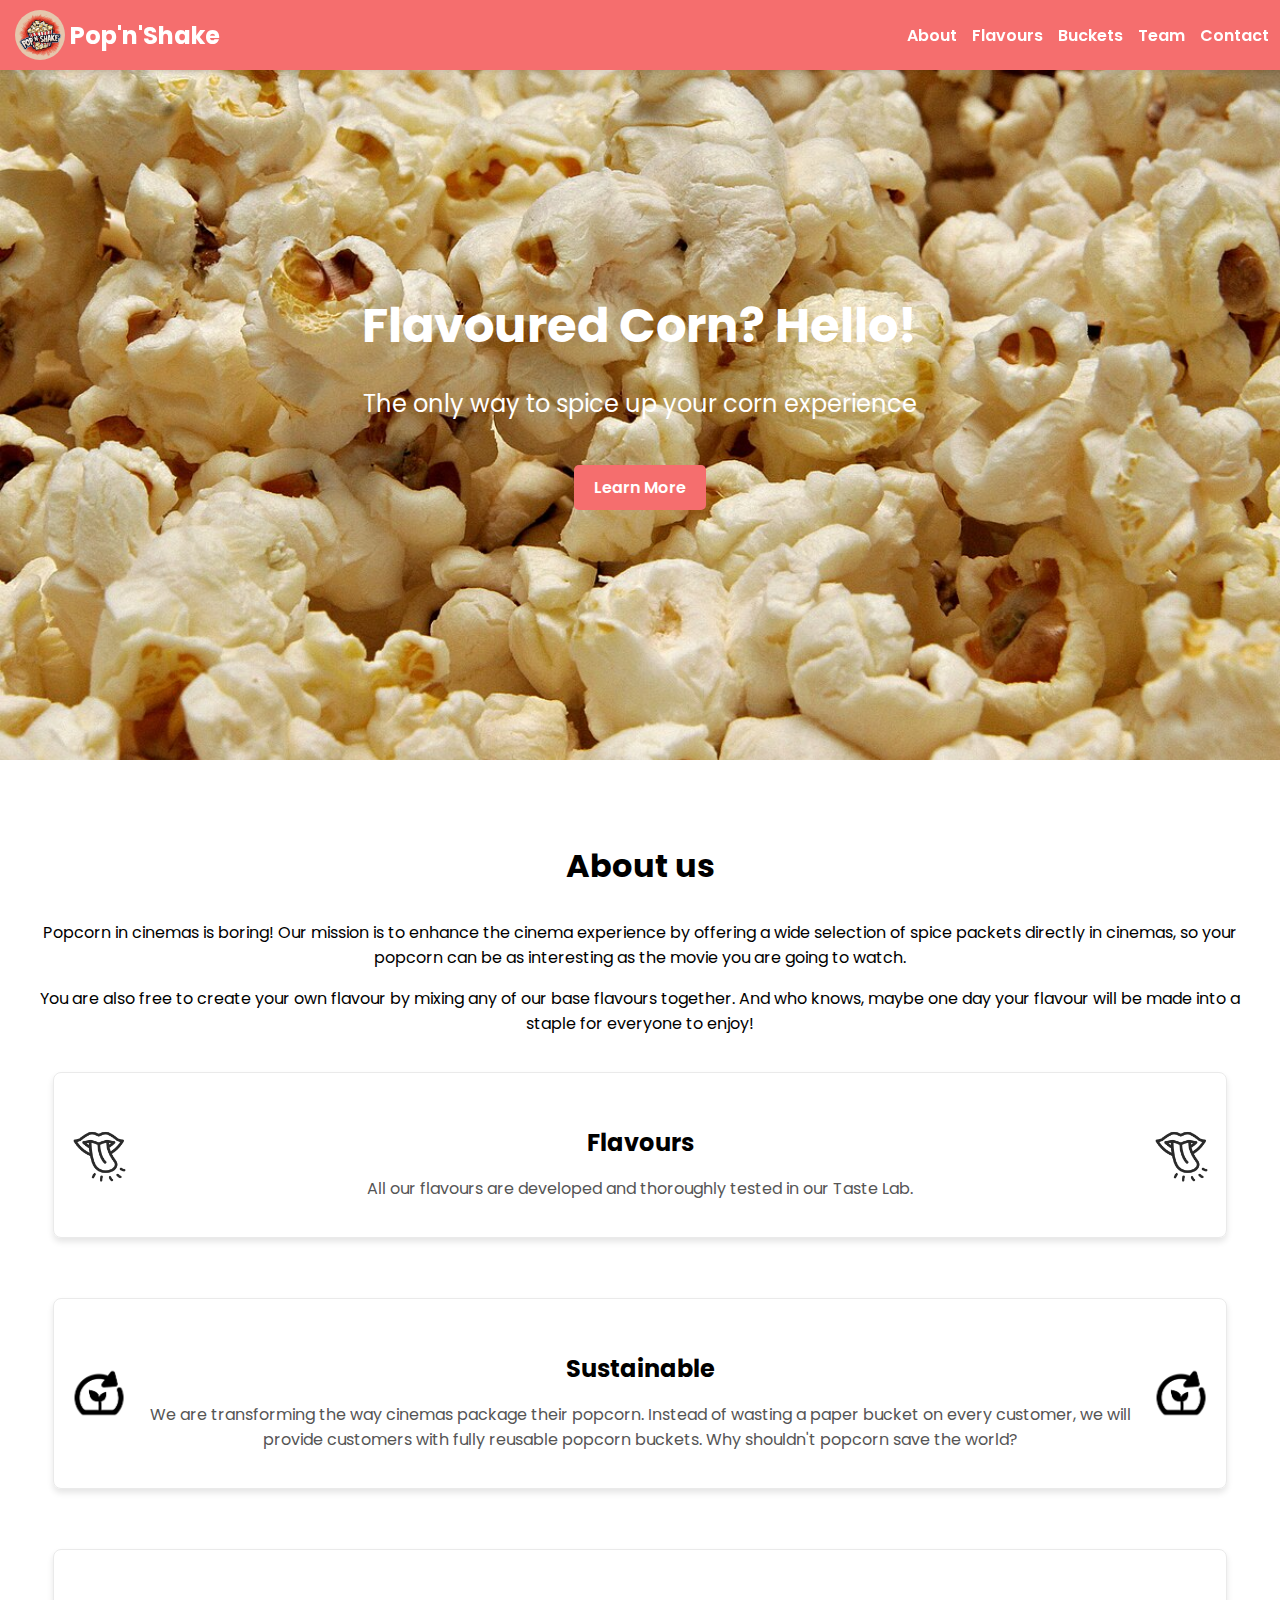
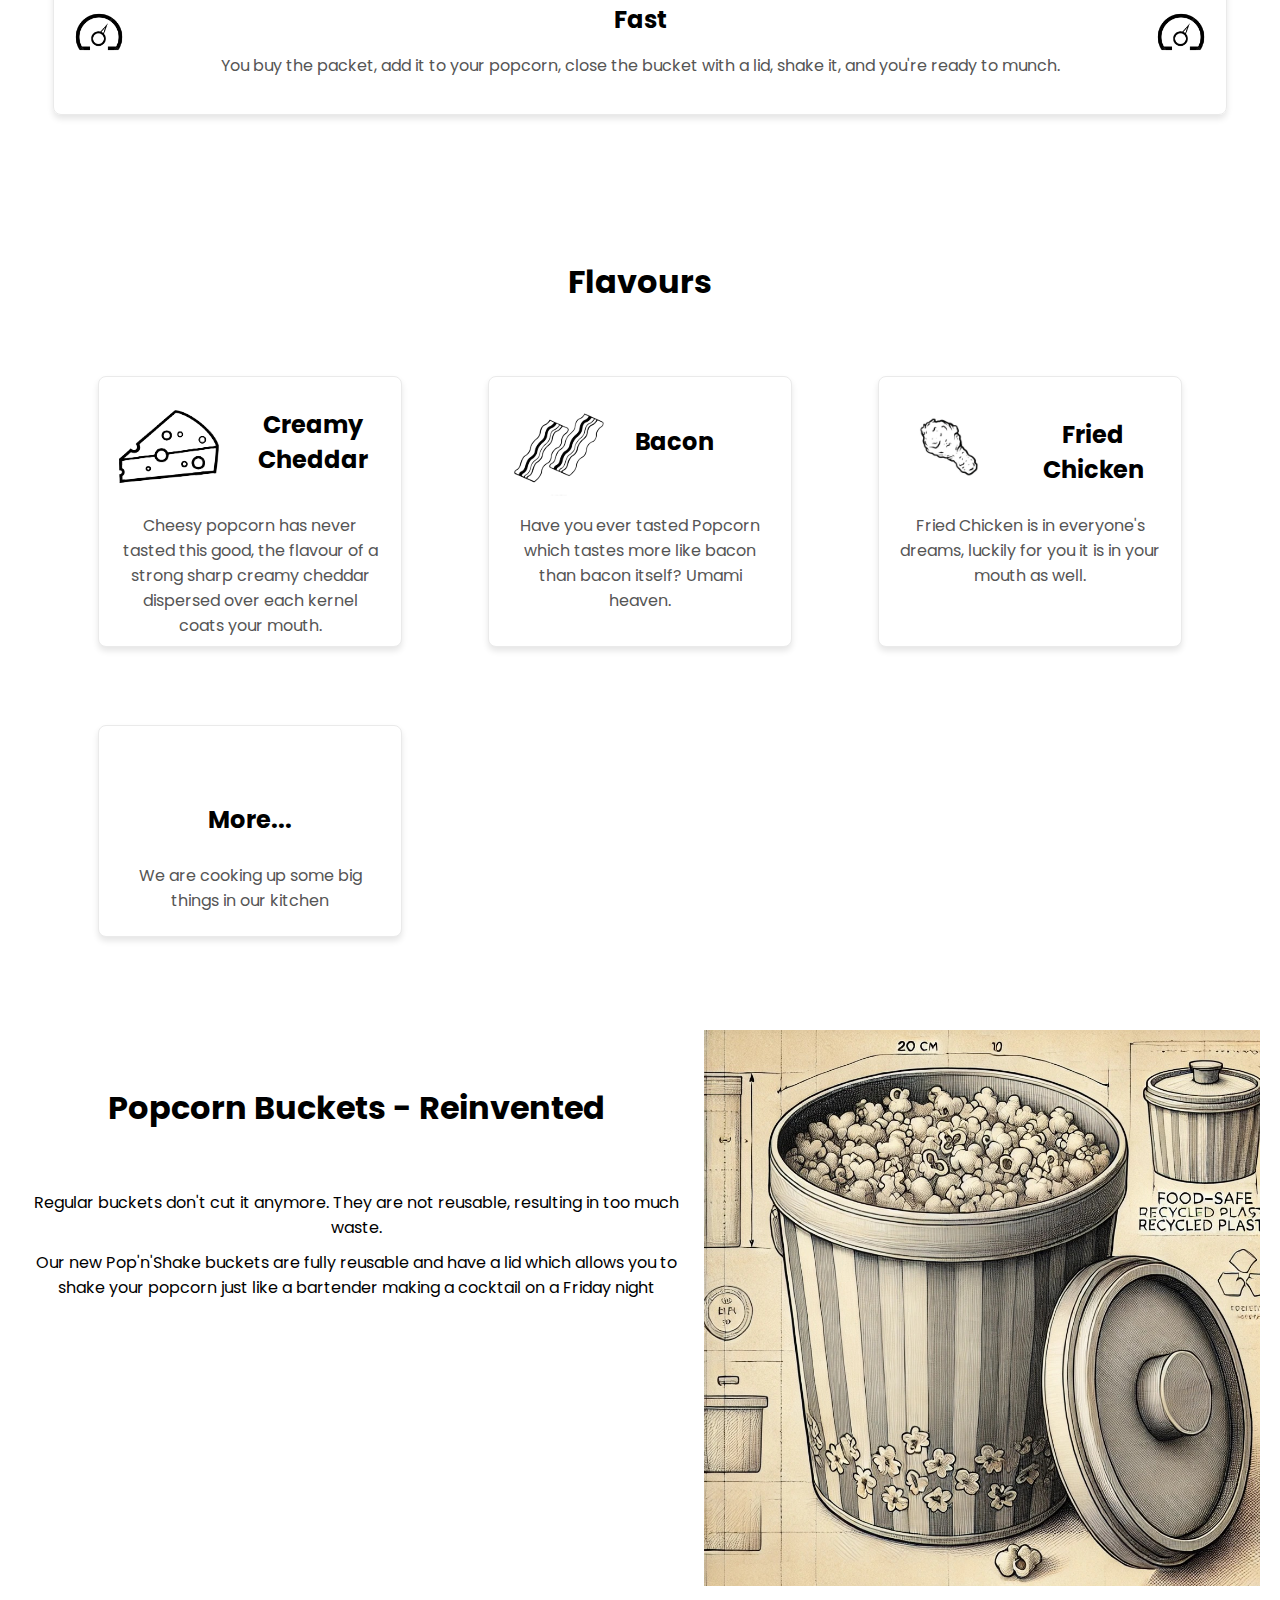
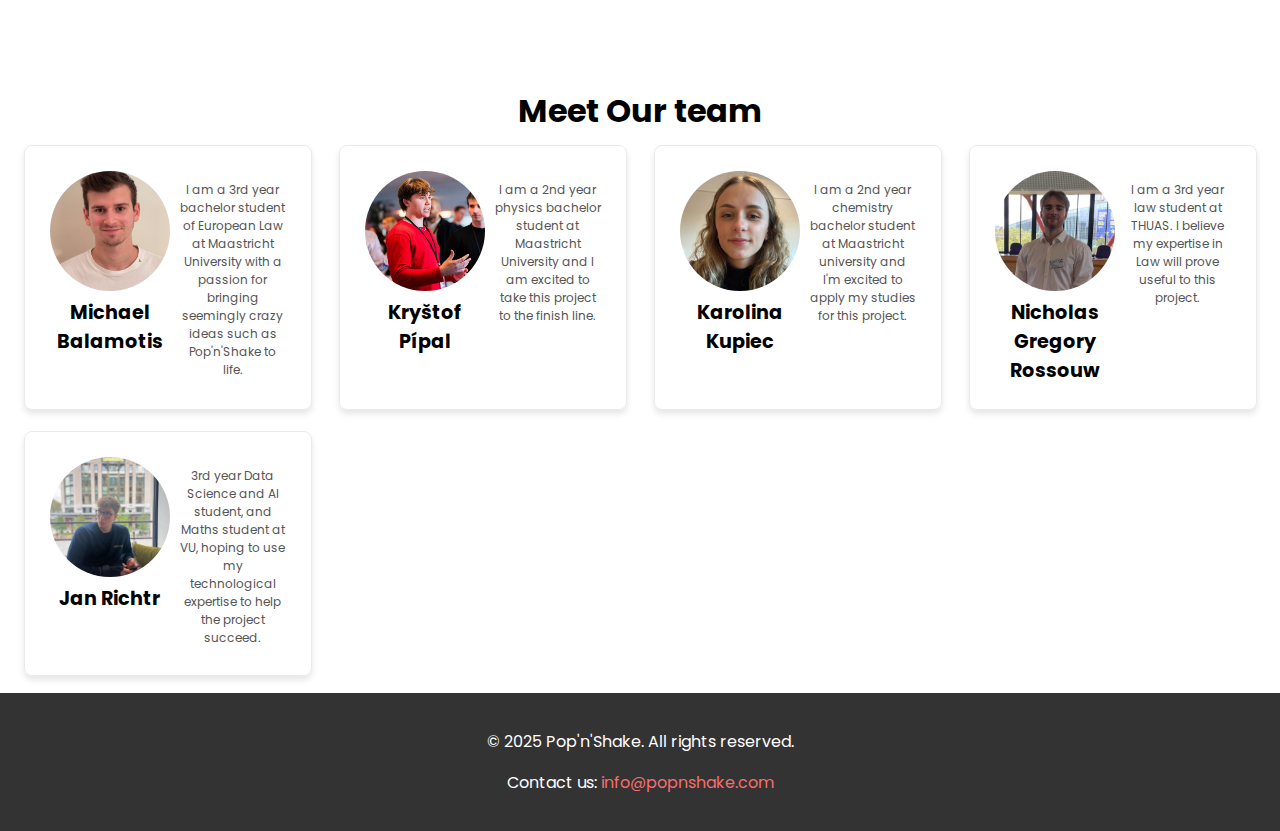
==== commit ea94bff4: "Update index.html" ====
--- a/index.html
+++ b/index.html
@@ -94,7 +94,7 @@
             <p>Our new Pop'n'Shake buckets are fully reusable and have a lid which allows you to shake your popcorn just like a bartender making a cocktail on a Friday night</p>
         </div>
         <div class="bucket-container">
-            <img src="bucket.jpg" alt="Logo" class="bucket-image">
+            <img src="bucket.jpeg" alt="Logo" class="bucket-image">
         </div>
     </section>
 
@@ -103,7 +103,7 @@
     <div class="grid">
         <div class="card">
             <div class="michal-container">
-                <img src="michal.jpg" alt="Logo" class="person-image">
+                <img src="michal.jpeg" alt="Logo" class="person-image">
                 <h6>Michael Balamotis</h6>
             </div>
             <p>I am a 3rd year bachelor student of European Law at Maastricht University with a passion for bringing seemingly crazy ideas such as Pop'n'Shake to life.</p>
@@ -132,7 +132,7 @@
         </div>
         <div class="card">
             <div class="jan-container">
-                <img src="honza.jpg" alt="Logo" class="person-image">
+                <img src="honza.jpeg" alt="Logo" class="person-image">
                 <h6>Jan Richtr</h6>
             </div>
             <p>3rd year Data Science and AI student, and Maths student at VU, hoping to use my technological expertise to help the project succeed.</p>
